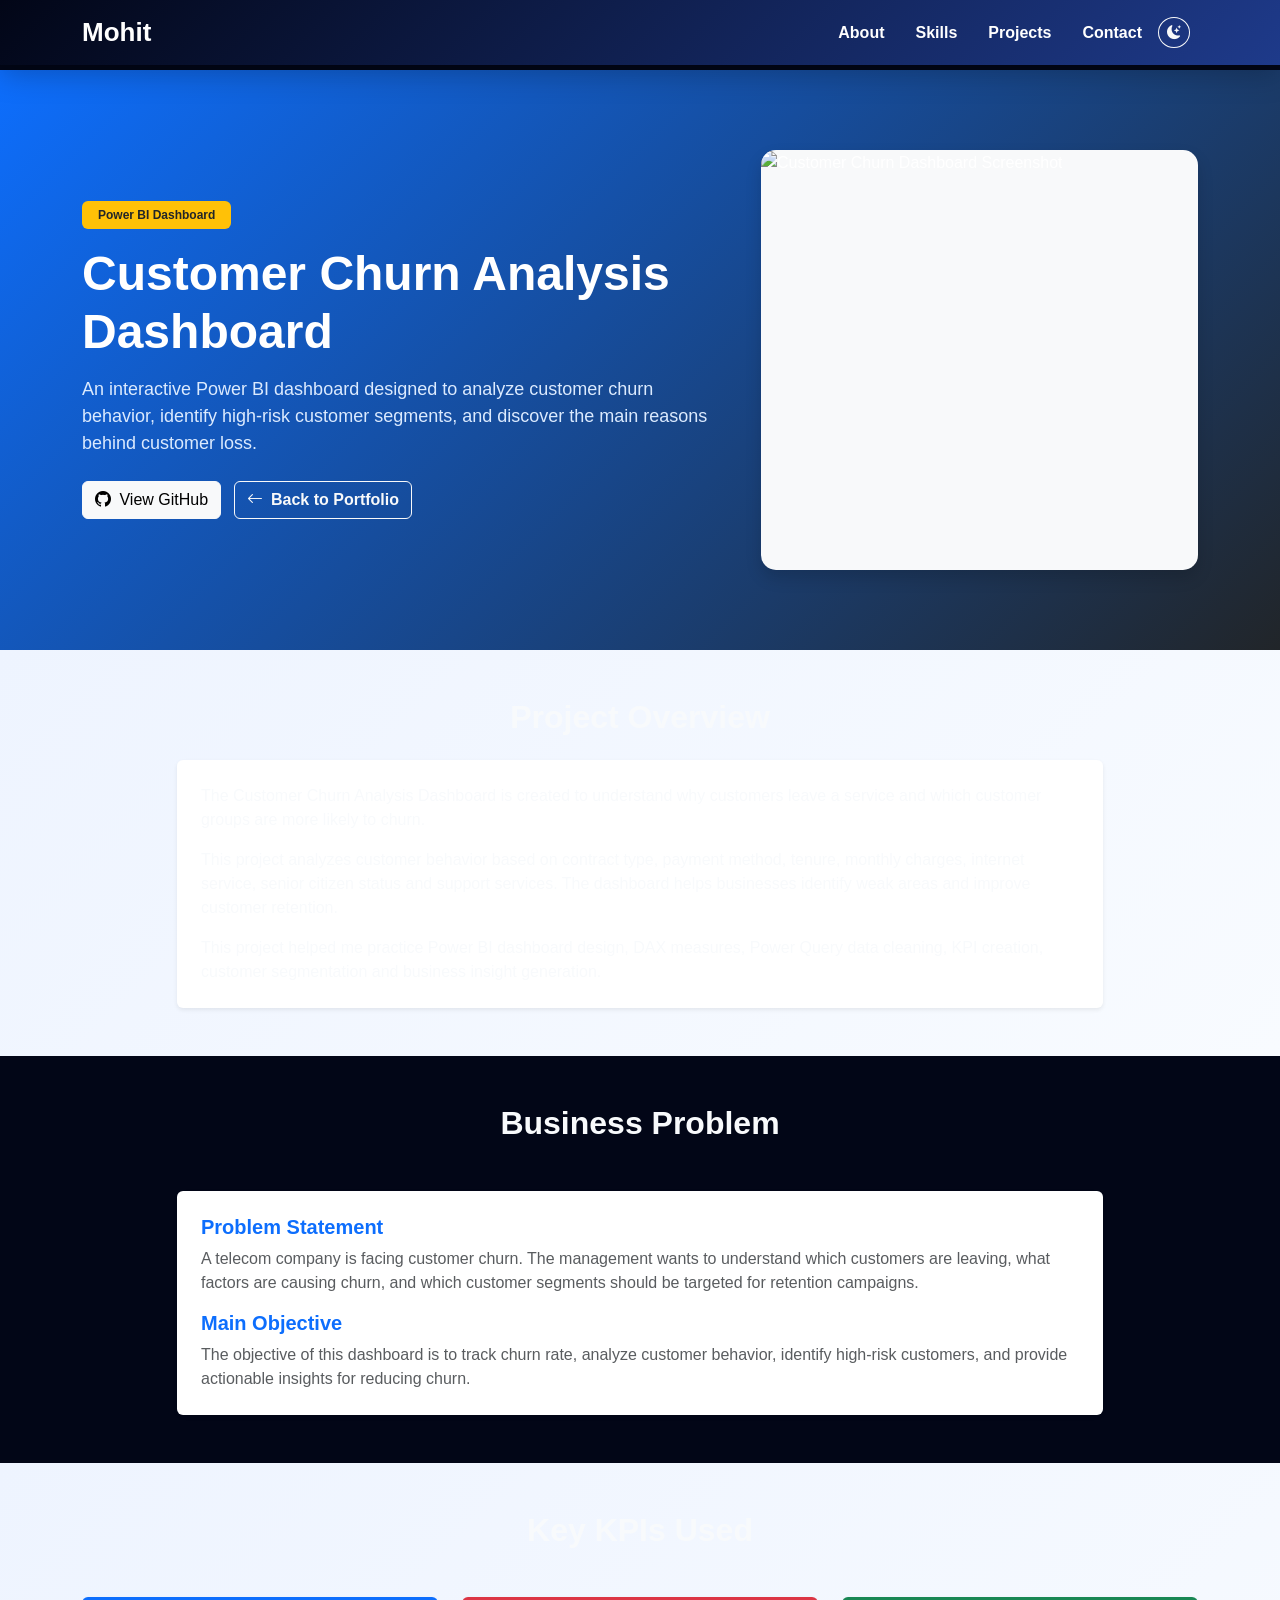
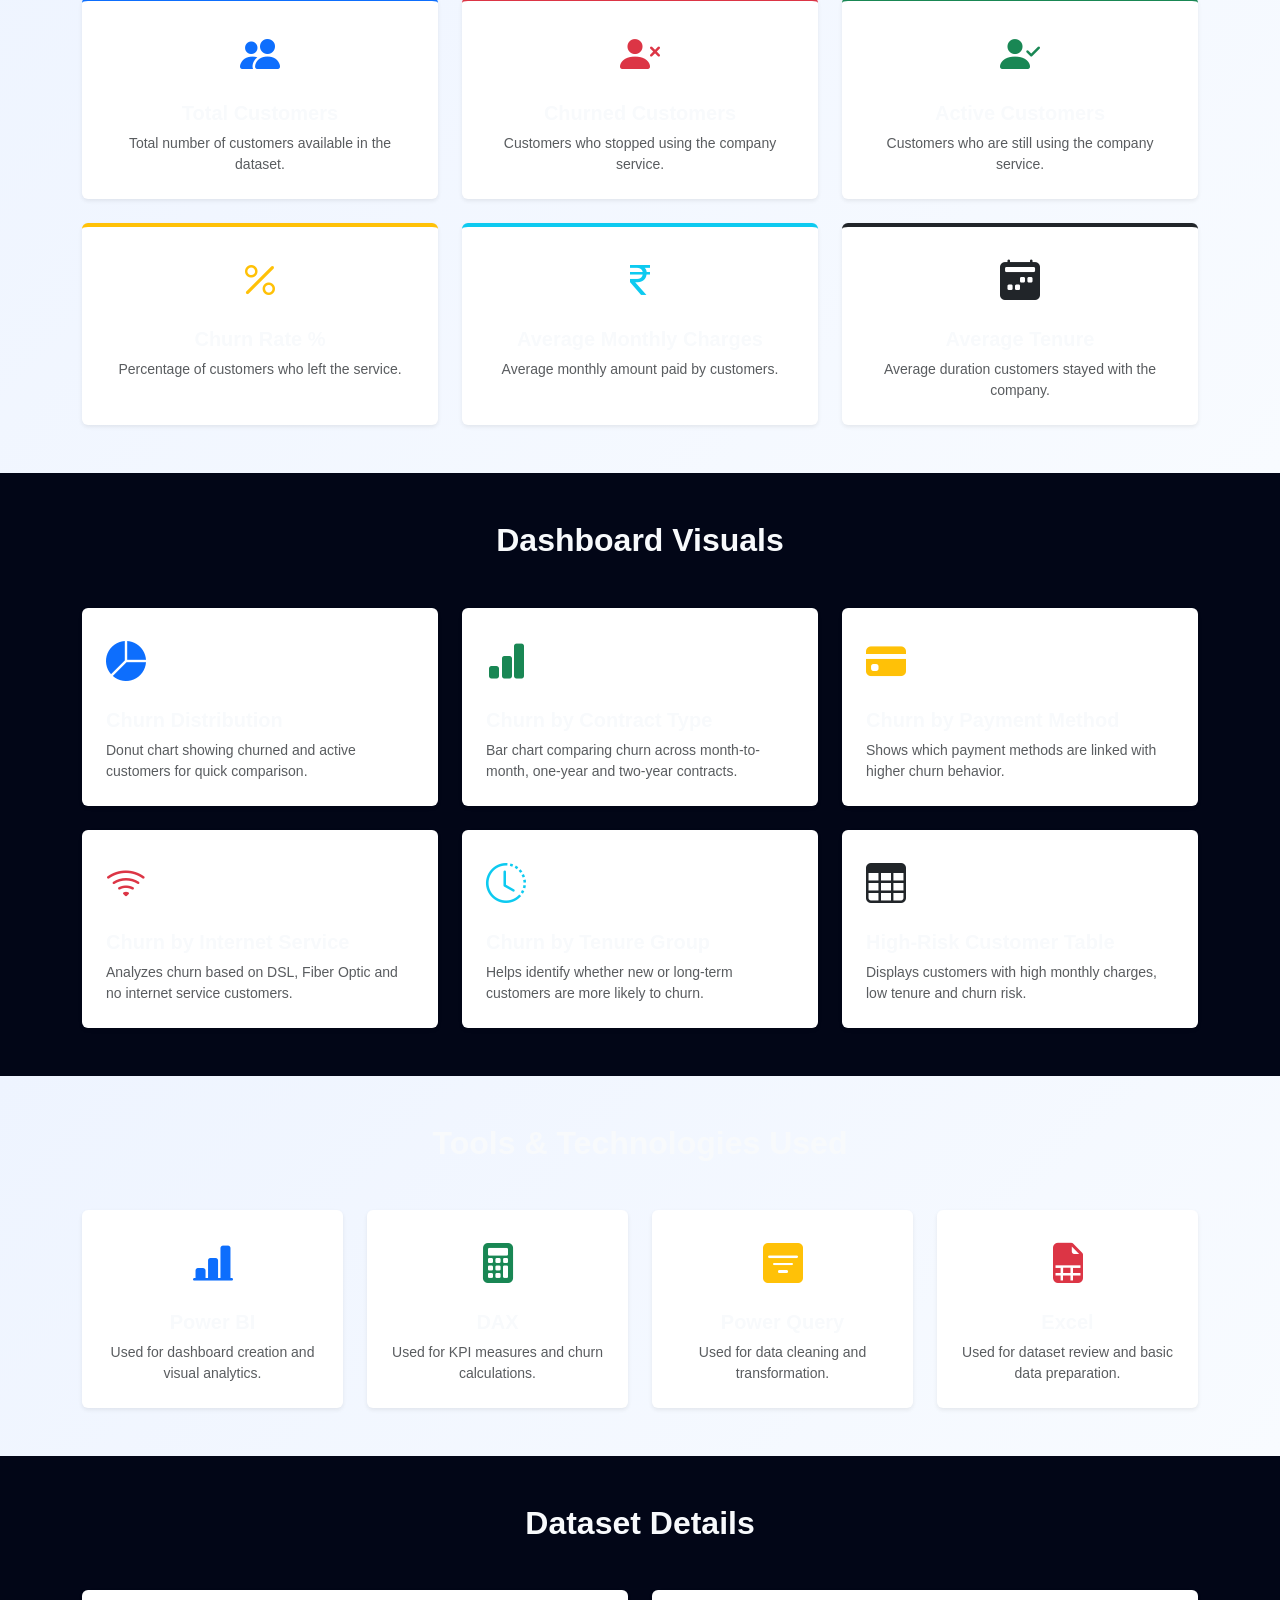
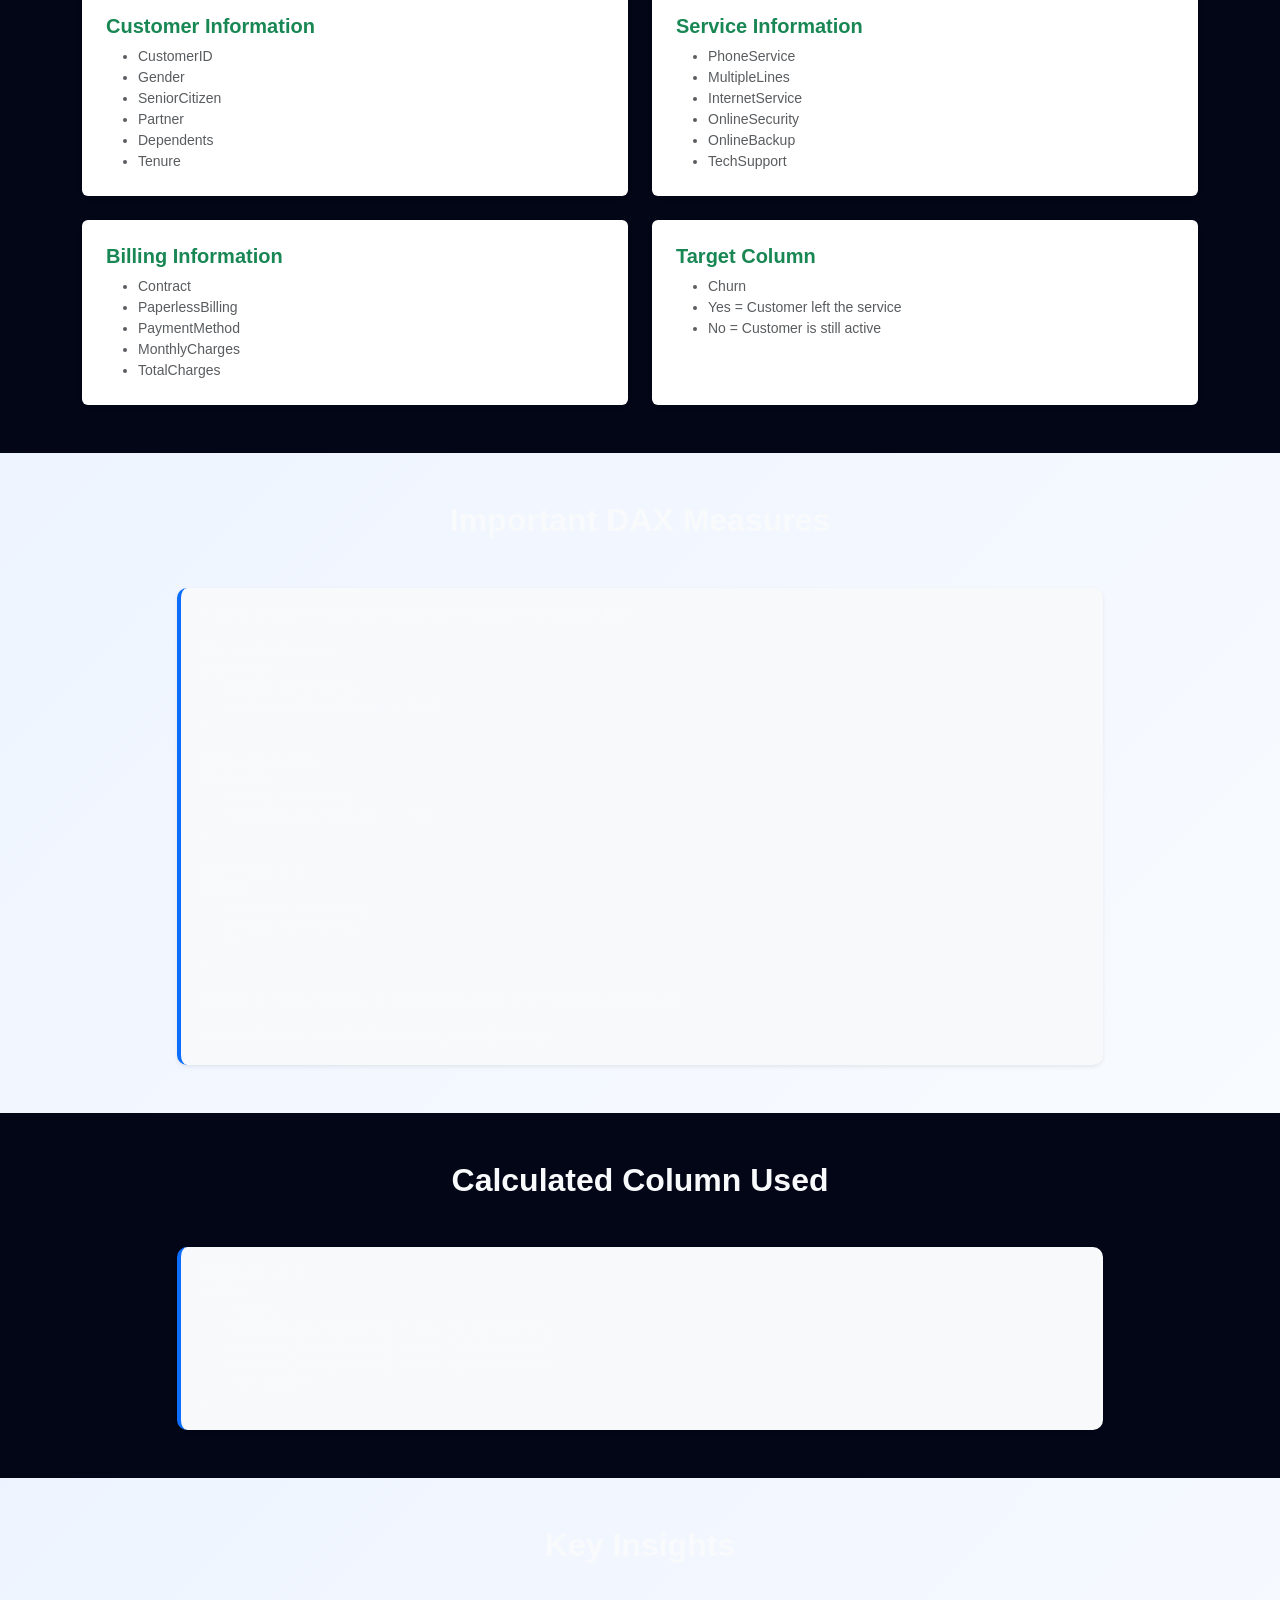
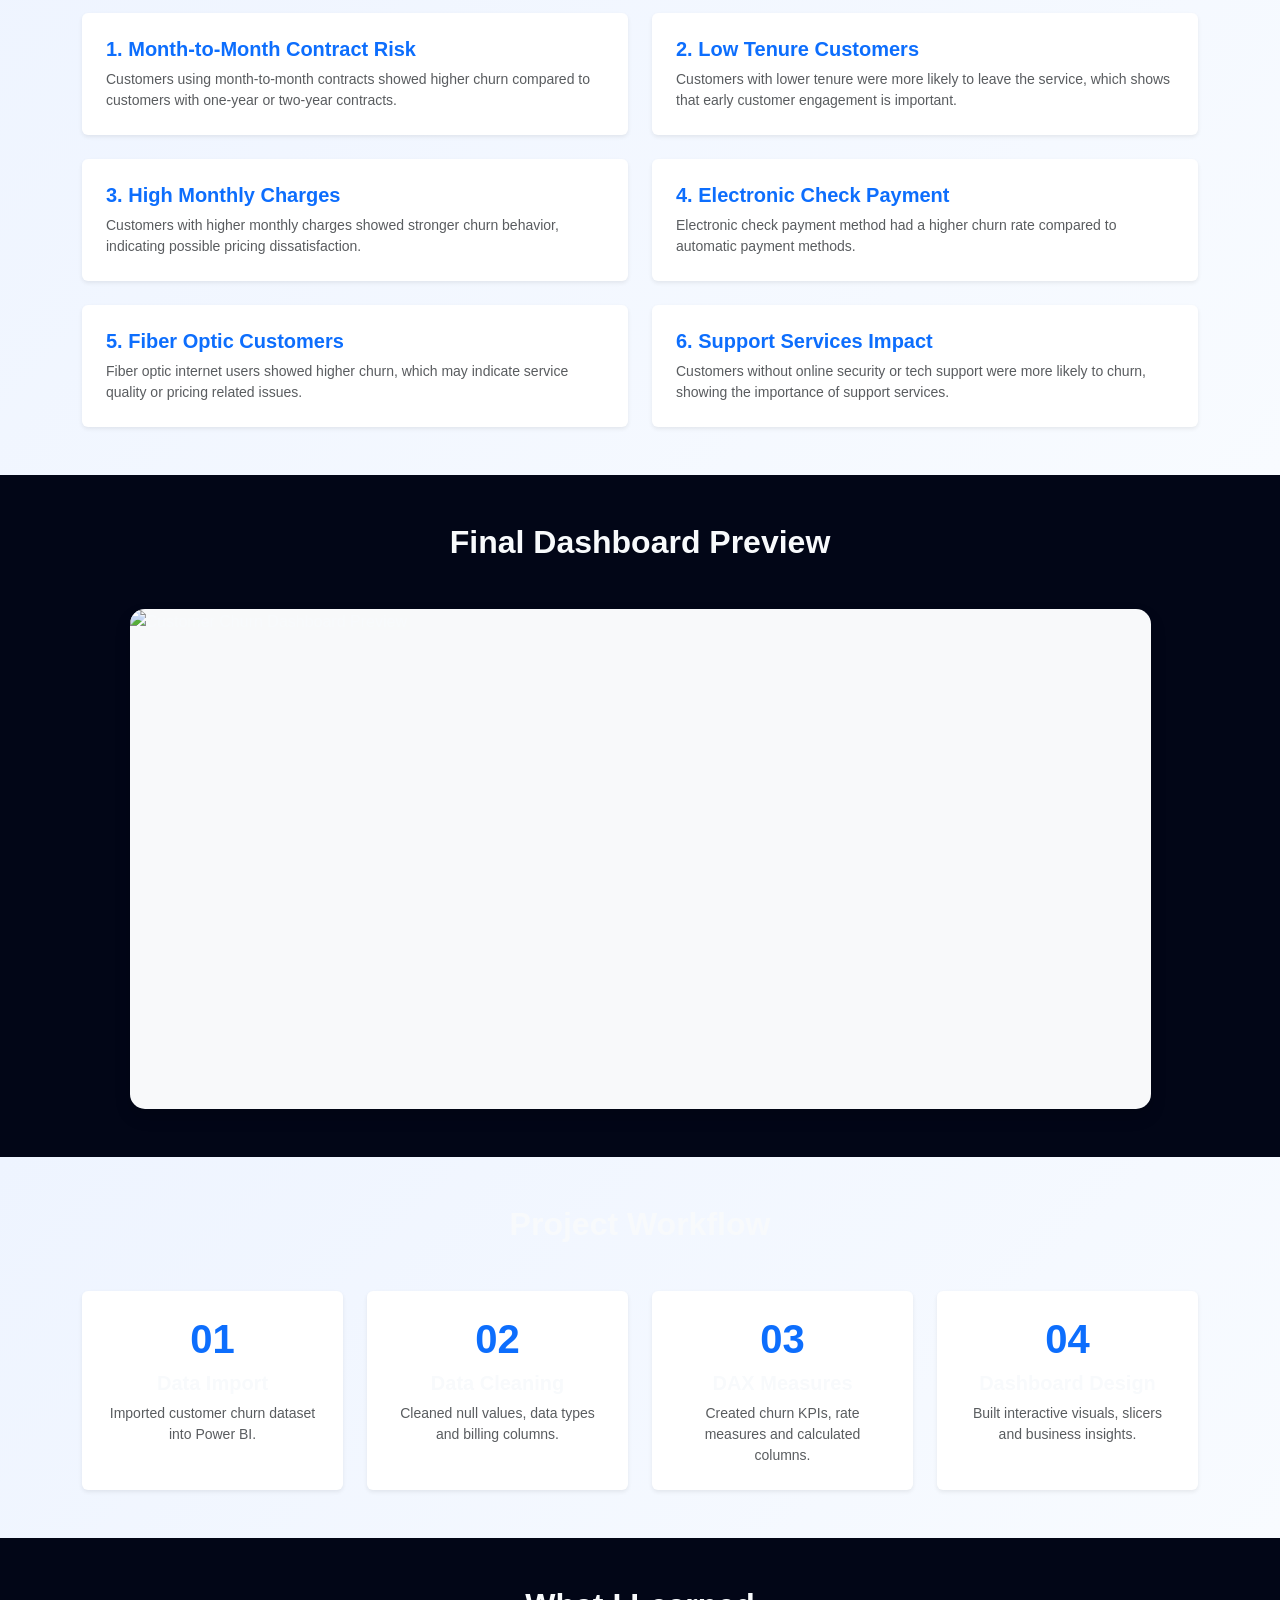
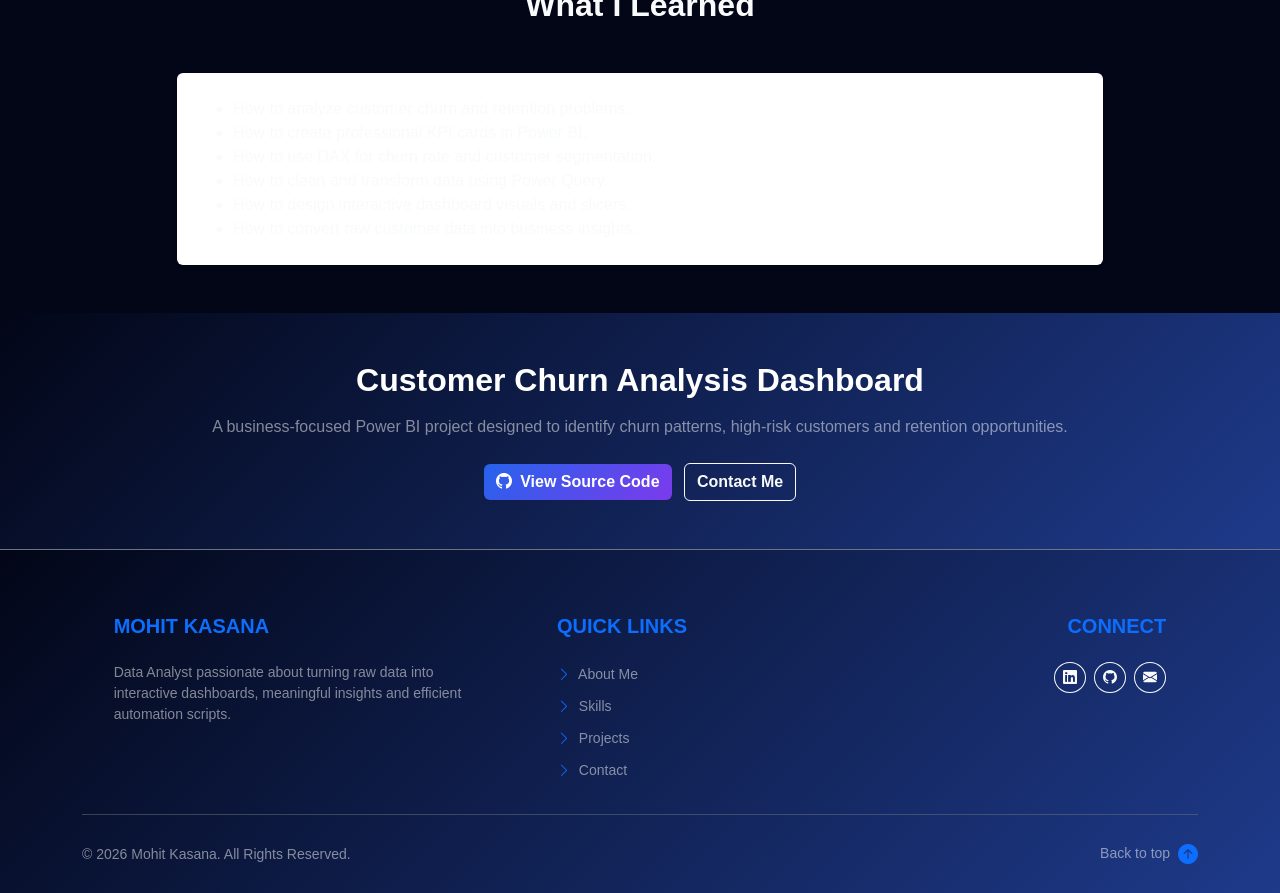
==== customer_churn_analysis.html @ b4431f21 "Create customer_churn_analysis.html" ====
<!DOCTYPE html>
<html lang="en">
<head>
    <meta charset="UTF-8">
    <title>Customer Churn Analysis Dashboard | Mohit Kasana</title>
    <meta name="viewport" content="width=device-width, initial-scale=1">

    <link rel="icon" type="image/x-icon" href="images/favicon.ico">

    <!-- Bootstrap 5 CSS -->
    <link href="https://cdn.jsdelivr.net/npm/bootstrap@5.3.3/dist/css/bootstrap.min.css" rel="stylesheet">

    <!-- Bootstrap Icons -->
    <link href="https://cdn.jsdelivr.net/npm/bootstrap-icons/font/bootstrap-icons.css" rel="stylesheet">

    <!-- Main CSS -->
    <link rel="stylesheet" href="style.css">

    <style>
        html {
            scroll-behavior: smooth;
        }

        body {
            padding-top: 70px;
        }

        .project-hero {
            background: linear-gradient(135deg, #0d6efd, #212529);
            color: white;
            padding: 80px 0;
        }

        .project-img-box {
            height: 420px;
            overflow: hidden;
            border-radius: 15px;
            background-color: #f8f9fa;
        }

        .project-img-box img {
            width: 100%;
            height: 100%;
            object-fit: cover;
        }

        .feature-card,
        .tech-card,
        .module-card,
        .database-card,
        .insight-card,
        .kpi-card,
        .workflow-card {
            transition: transform 0.3s ease;
        }

        .feature-card:hover,
        .tech-card:hover,
        .module-card:hover,
        .database-card:hover,
        .insight-card:hover,
        .kpi-card:hover,
        .workflow-card:hover {
            transform: translateY(-5px);
        }

        .code-box {
            background-color: #f8f9fa;
            border-left: 4px solid #0d6efd;
            padding: 18px;
            border-radius: 10px;
            font-size: 14px;
            overflow-x: auto;
        }

        .dashboard-preview {
            height: 500px;
            overflow: hidden;
            border-radius: 15px;
            background-color: #f8f9fa;
        }

        .dashboard-preview img {
            width: 100%;
            height: 100%;
            object-fit: cover;
        }

        [data-bs-theme="dark"] .bg-white,
        [data-bs-theme="dark"] .bg-light {
            background-color: #212529 !important;
            color: #f8f9fa !important;
        }

        [data-bs-theme="dark"] .feature-card,
        [data-bs-theme="dark"] .tech-card,
        [data-bs-theme="dark"] .module-card,
        [data-bs-theme="dark"] .database-card,
        [data-bs-theme="dark"] .insight-card,
        [data-bs-theme="dark"] .kpi-card,
        [data-bs-theme="dark"] .workflow-card {
            background-color: #2b3035 !important;
            color: #f8f9fa !important;
        }

        [data-bs-theme="dark"] .text-dark {
            color: #f8f9fa !important;
        }

        [data-bs-theme="dark"] .text-muted {
            color: #adb5bd !important;
        }

        [data-bs-theme="dark"] .code-box {
            background-color: #2b3035 !important;
            color: #f8f9fa !important;
            border-left: 4px solid #0d6efd;
        }
    </style>
</head>

<body>

<!-- Navbar -->
<nav class="navbar navbar-expand-lg navbar-dark fixed-top custom-navbar bg-dark">
    <div class="container">
        <a class="navbar-brand fw-bold" href="index.html">Mohit</a>

        <div class="d-flex align-items-center order-lg-3 ms-2">
            <button class="btn btn-outline-light btn-sm rounded-circle me-2" id="darkModeToggle" title="Toggle Dark/Light Mode">
                <i class="bi bi-moon-stars-fill"></i>
            </button>
        </div>

        <button class="navbar-toggler" data-bs-toggle="collapse" data-bs-target="#menu" aria-controls="menu" aria-expanded="false" aria-label="Toggle navigation">
            <span class="navbar-toggler-icon"></span>
        </button>

        <div class="collapse navbar-collapse" id="menu">
            <ul class="navbar-nav ms-auto">
                <li class="nav-item"><a class="nav-link" href="index.html#about">About</a></li>
                <li class="nav-item"><a class="nav-link" href="index.html#skills">Skills</a></li>
                <li class="nav-item"><a class="nav-link" href="index.html#projects">Projects</a></li>
                <li class="nav-item"><a class="nav-link" href="index.html#contact">Contact</a></li>
            </ul>
        </div>
    </div>
</nav>

<!-- Hero Section -->
<section class="project-hero">
    <div class="container">
        <div class="row align-items-center g-5">
            <div class="col-md-7">
                <span class="badge bg-warning text-dark mb-3 px-3 py-2">Power BI Dashboard</span>
                <h1 class="fw-bold mb-3">Customer Churn Analysis Dashboard</h1>

                <p class="lead">
                    An interactive Power BI dashboard designed to analyze customer churn behavior,
                    identify high-risk customer segments, and discover the main reasons behind customer loss.
                </p>

                <div class="mt-4">
                    <a href="https://github.com/mohit8059/customer_churn_analysis" target="_blank" class="btn btn-light me-2">
                        <i class="bi bi-github me-1"></i> View GitHub
                    </a>

                    <a href="index.html#projects" class="btn btn-outline-light">
                        <i class="bi bi-arrow-left me-1"></i> Back to Portfolio
                    </a>
                </div>
            </div>

            <div class="col-md-5">
                <div class="project-img-box shadow">
                    <img src="images/customer_churn_dashboard.png" alt="Customer Churn Dashboard Screenshot">
                </div>
            </div>
        </div>
    </div>
</section>

<!-- Project Overview -->
<section class="py-5 bg-light">
    <div class="container">
        <h2 class="text-center fw-bold mb-4">Project Overview</h2>

        <div class="row justify-content-center">
            <div class="col-md-10">
                <div class="bg-white p-4 rounded shadow-sm">
                    <p>
                        The Customer Churn Analysis Dashboard is created to understand why customers
                        leave a service and which customer groups are more likely to churn.
                    </p>

                    <p>
                        This project analyzes customer behavior based on contract type, payment method,
                        tenure, monthly charges, internet service, senior citizen status and support services.
                        The dashboard helps businesses identify weak areas and improve customer retention.
                    </p>

                    <p class="mb-0">
                        This project helped me practice Power BI dashboard design, DAX measures,
                        Power Query data cleaning, KPI creation, customer segmentation and business insight generation.
                    </p>
                </div>
            </div>
        </div>
    </div>
</section>

<!-- Business Problem -->
<section class="py-5">
    <div class="container">
        <h2 class="text-center fw-bold mb-5">Business Problem</h2>

        <div class="row g-4 justify-content-center">
            <div class="col-md-10">
                <div class="bg-white rounded shadow-sm p-4">
                    <h5 class="fw-bold text-primary">Problem Statement</h5>
                    <p class="text-muted mb-3">
                        A telecom company is facing customer churn. The management wants to understand
                        which customers are leaving, what factors are causing churn, and which customer segments
                        should be targeted for retention campaigns.
                    </p>

                    <h5 class="fw-bold text-primary">Main Objective</h5>
                    <p class="text-muted mb-0">
                        The objective of this dashboard is to track churn rate, analyze customer behavior,
                        identify high-risk customers, and provide actionable insights for reducing churn.
                    </p>
                </div>
            </div>
        </div>
    </div>
</section>

<!-- KPI Cards Section -->
<section class="py-5 bg-light">
    <div class="container">
        <h2 class="text-center fw-bold mb-5">Key KPIs Used</h2>

        <div class="row g-4 text-center">

            <div class="col-md-4 col-sm-6">
                <div class="kpi-card bg-white shadow-sm rounded p-4 h-100 border-top border-primary border-4">
                    <i class="bi bi-people-fill text-primary fs-1"></i>
                    <h5 class="fw-bold mt-3">Total Customers</h5>
                    <p class="small text-muted mb-0">Total number of customers available in the dataset.</p>
                </div>
            </div>

            <div class="col-md-4 col-sm-6">
                <div class="kpi-card bg-white shadow-sm rounded p-4 h-100 border-top border-danger border-4">
                    <i class="bi bi-person-x-fill text-danger fs-1"></i>
                    <h5 class="fw-bold mt-3">Churned Customers</h5>
                    <p class="small text-muted mb-0">Customers who stopped using the company service.</p>
                </div>
            </div>

            <div class="col-md-4 col-sm-6">
                <div class="kpi-card bg-white shadow-sm rounded p-4 h-100 border-top border-success border-4">
                    <i class="bi bi-person-check-fill text-success fs-1"></i>
                    <h5 class="fw-bold mt-3">Active Customers</h5>
                    <p class="small text-muted mb-0">Customers who are still using the company service.</p>
                </div>
            </div>

            <div class="col-md-4 col-sm-6">
                <div class="kpi-card bg-white shadow-sm rounded p-4 h-100 border-top border-warning border-4">
                    <i class="bi bi-percent text-warning fs-1"></i>
                    <h5 class="fw-bold mt-3">Churn Rate %</h5>
                    <p class="small text-muted mb-0">Percentage of customers who left the service.</p>
                </div>
            </div>

            <div class="col-md-4 col-sm-6">
                <div class="kpi-card bg-white shadow-sm rounded p-4 h-100 border-top border-info border-4">
                    <i class="bi bi-currency-rupee text-info fs-1"></i>
                    <h5 class="fw-bold mt-3">Average Monthly Charges</h5>
                    <p class="small text-muted mb-0">Average monthly amount paid by customers.</p>
                </div>
            </div>

            <div class="col-md-4 col-sm-6">
                <div class="kpi-card bg-white shadow-sm rounded p-4 h-100 border-top border-dark border-4">
                    <i class="bi bi-calendar2-week-fill text-dark fs-1"></i>
                    <h5 class="fw-bold mt-3">Average Tenure</h5>
                    <p class="small text-muted mb-0">Average duration customers stayed with the company.</p>
                </div>
            </div>

        </div>
    </div>
</section>

<!-- Dashboard Visuals -->
<section class="py-5">
    <div class="container">
        <h2 class="text-center fw-bold mb-5">Dashboard Visuals</h2>

        <div class="row g-4">

            <div class="col-md-4">
                <div class="feature-card bg-white shadow-sm rounded p-4 h-100">
                    <i class="bi bi-pie-chart-fill text-primary fs-1"></i>
                    <h5 class="fw-bold mt-3">Churn Distribution</h5>
                    <p class="text-muted small mb-0">
                        Donut chart showing churned and active customers for quick comparison.
                    </p>
                </div>
            </div>

            <div class="col-md-4">
                <div class="feature-card bg-white shadow-sm rounded p-4 h-100">
                    <i class="bi bi-bar-chart-fill text-success fs-1"></i>
                    <h5 class="fw-bold mt-3">Churn by Contract Type</h5>
                    <p class="text-muted small mb-0">
                        Bar chart comparing churn across month-to-month, one-year and two-year contracts.
                    </p>
                </div>
            </div>

            <div class="col-md-4">
                <div class="feature-card bg-white shadow-sm rounded p-4 h-100">
                    <i class="bi bi-credit-card-fill text-warning fs-1"></i>
                    <h5 class="fw-bold mt-3">Churn by Payment Method</h5>
                    <p class="text-muted small mb-0">
                        Shows which payment methods are linked with higher churn behavior.
                    </p>
                </div>
            </div>

            <div class="col-md-4">
                <div class="feature-card bg-white shadow-sm rounded p-4 h-100">
                    <i class="bi bi-wifi text-danger fs-1"></i>
                    <h5 class="fw-bold mt-3">Churn by Internet Service</h5>
                    <p class="text-muted small mb-0">
                        Analyzes churn based on DSL, Fiber Optic and no internet service customers.
                    </p>
                </div>
            </div>

            <div class="col-md-4">
                <div class="feature-card bg-white shadow-sm rounded p-4 h-100">
                    <i class="bi bi-clock-history text-info fs-1"></i>
                    <h5 class="fw-bold mt-3">Churn by Tenure Group</h5>
                    <p class="text-muted small mb-0">
                        Helps identify whether new or long-term customers are more likely to churn.
                    </p>
                </div>
            </div>

            <div class="col-md-4">
                <div class="feature-card bg-white shadow-sm rounded p-4 h-100">
                    <i class="bi bi-table text-dark fs-1"></i>
                    <h5 class="fw-bold mt-3">High-Risk Customer Table</h5>
                    <p class="text-muted small mb-0">
                        Displays customers with high monthly charges, low tenure and churn risk.
                    </p>
                </div>
            </div>

        </div>
    </div>
</section>

<!-- Tools Used -->
<section class="py-5 bg-light">
    <div class="container">
        <h2 class="text-center fw-bold mb-5">Tools & Technologies Used</h2>

        <div class="row g-4 text-center">

            <div class="col-md-3 col-sm-6">
                <div class="tech-card bg-white shadow-sm rounded p-4 h-100">
                    <i class="bi bi-bar-chart-line-fill text-primary fs-1"></i>
                    <h5 class="fw-bold mt-3">Power BI</h5>
                    <p class="small text-muted mb-0">Used for dashboard creation and visual analytics.</p>
                </div>
            </div>

            <div class="col-md-3 col-sm-6">
                <div class="tech-card bg-white shadow-sm rounded p-4 h-100">
                    <i class="bi bi-calculator-fill text-success fs-1"></i>
                    <h5 class="fw-bold mt-3">DAX</h5>
                    <p class="small text-muted mb-0">Used for KPI measures and churn calculations.</p>
                </div>
            </div>

            <div class="col-md-3 col-sm-6">
                <div class="tech-card bg-white shadow-sm rounded p-4 h-100">
                    <i class="bi bi-filter-square-fill text-warning fs-1"></i>
                    <h5 class="fw-bold mt-3">Power Query</h5>
                    <p class="small text-muted mb-0">Used for data cleaning and transformation.</p>
                </div>
            </div>

            <div class="col-md-3 col-sm-6">
                <div class="tech-card bg-white shadow-sm rounded p-4 h-100">
                    <i class="bi bi-file-earmark-spreadsheet-fill text-danger fs-1"></i>
                    <h5 class="fw-bold mt-3">Excel</h5>
                    <p class="small text-muted mb-0">Used for dataset review and basic data preparation.</p>
                </div>
            </div>

        </div>
    </div>
</section>

<!-- Dataset Details -->
<section class="py-5">
    <div class="container">
        <h2 class="text-center fw-bold mb-5">Dataset Details</h2>

        <div class="row g-4">

            <div class="col-md-6">
                <div class="database-card bg-white rounded shadow-sm p-4 h-100">
                    <h5 class="fw-bold text-success">Customer Information</h5>
                    <ul class="small text-muted mb-0">
                        <li>CustomerID</li>
                        <li>Gender</li>
                        <li>SeniorCitizen</li>
                        <li>Partner</li>
                        <li>Dependents</li>
                        <li>Tenure</li>
                    </ul>
                </div>
            </div>

            <div class="col-md-6">
                <div class="database-card bg-white rounded shadow-sm p-4 h-100">
                    <h5 class="fw-bold text-success">Service Information</h5>
                    <ul class="small text-muted mb-0">
                        <li>PhoneService</li>
                        <li>MultipleLines</li>
                        <li>InternetService</li>
                        <li>OnlineSecurity</li>
                        <li>OnlineBackup</li>
                        <li>TechSupport</li>
                    </ul>
                </div>
            </div>

            <div class="col-md-6">
                <div class="database-card bg-white rounded shadow-sm p-4 h-100">
                    <h5 class="fw-bold text-success">Billing Information</h5>
                    <ul class="small text-muted mb-0">
                        <li>Contract</li>
                        <li>PaperlessBilling</li>
                        <li>PaymentMethod</li>
                        <li>MonthlyCharges</li>
                        <li>TotalCharges</li>
                    </ul>
                </div>
            </div>

            <div class="col-md-6">
                <div class="database-card bg-white rounded shadow-sm p-4 h-100">
                    <h5 class="fw-bold text-success">Target Column</h5>
                    <ul class="small text-muted mb-0">
                        <li>Churn</li>
                        <li>Yes = Customer left the service</li>
                        <li>No = Customer is still active</li>
                    </ul>
                </div>
            </div>

        </div>
    </div>
</section>

<!-- DAX Measures -->
<section class="py-5 bg-light">
    <div class="container">
        <h2 class="text-center fw-bold mb-5">Important DAX Measures</h2>

        <div class="row justify-content-center">
            <div class="col-md-10">
                <div class="code-box shadow-sm">
<pre class="mb-0"><code>Total Customers = DISTINCTCOUNT(Customer_Churn[CustomerID])

Churned Customers =
CALCULATE(
    [Total Customers],
    Customer_Churn[Churn] = "Yes"
)

Active Customers =
CALCULATE(
    [Total Customers],
    Customer_Churn[Churn] = "No"
)

Churn Rate % =
DIVIDE(
    [Churned Customers],
    [Total Customers],
    0
)

Average Monthly Charges = AVERAGE(Customer_Churn[MonthlyCharges])

Average Tenure = AVERAGE(Customer_Churn[Tenure])</code></pre>
                </div>
            </div>
        </div>
    </div>
</section>

<!-- Tenure Group -->
<section class="py-5">
    <div class="container">
        <h2 class="text-center fw-bold mb-5">Calculated Column Used</h2>

        <div class="row justify-content-center">
            <div class="col-md-10">
                <div class="code-box shadow-sm">
<pre class="mb-0"><code>Tenure Group =
SWITCH(
    TRUE(),
    Customer_Churn[Tenure] &lt;= 12, "0-12 Months",
    Customer_Churn[Tenure] &lt;= 24, "13-24 Months",
    Customer_Churn[Tenure] &lt;= 48, "25-48 Months",
    "49+ Months"
)</code></pre>
                </div>
            </div>
        </div>
    </div>
</section>

<!-- Key Insights -->
<section class="py-5 bg-light">
    <div class="container">
        <h2 class="text-center fw-bold mb-5">Key Insights</h2>

        <div class="row g-4">

            <div class="col-md-6">
                <div class="insight-card bg-white rounded shadow-sm p-4 h-100">
                    <h5 class="fw-bold text-primary">1. Month-to-Month Contract Risk</h5>
                    <p class="text-muted small mb-0">
                        Customers using month-to-month contracts showed higher churn compared to
                        customers with one-year or two-year contracts.
                    </p>
                </div>
            </div>

            <div class="col-md-6">
                <div class="insight-card bg-white rounded shadow-sm p-4 h-100">
                    <h5 class="fw-bold text-primary">2. Low Tenure Customers</h5>
                    <p class="text-muted small mb-0">
                        Customers with lower tenure were more likely to leave the service,
                        which shows that early customer engagement is important.
                    </p>
                </div>
            </div>

            <div class="col-md-6">
                <div class="insight-card bg-white rounded shadow-sm p-4 h-100">
                    <h5 class="fw-bold text-primary">3. High Monthly Charges</h5>
                    <p class="text-muted small mb-0">
                        Customers with higher monthly charges showed stronger churn behavior,
                        indicating possible pricing dissatisfaction.
                    </p>
                </div>
            </div>

            <div class="col-md-6">
                <div class="insight-card bg-white rounded shadow-sm p-4 h-100">
                    <h5 class="fw-bold text-primary">4. Electronic Check Payment</h5>
                    <p class="text-muted small mb-0">
                        Electronic check payment method had a higher churn rate compared to
                        automatic payment methods.
                    </p>
                </div>
            </div>

            <div class="col-md-6">
                <div class="insight-card bg-white rounded shadow-sm p-4 h-100">
                    <h5 class="fw-bold text-primary">5. Fiber Optic Customers</h5>
                    <p class="text-muted small mb-0">
                        Fiber optic internet users showed higher churn, which may indicate service quality
                        or pricing related issues.
                    </p>
                </div>
            </div>

            <div class="col-md-6">
                <div class="insight-card bg-white rounded shadow-sm p-4 h-100">
                    <h5 class="fw-bold text-primary">6. Support Services Impact</h5>
                    <p class="text-muted small mb-0">
                        Customers without online security or tech support were more likely to churn,
                        showing the importance of support services.
                    </p>
                </div>
            </div>

        </div>
    </div>
</section>

<!-- Dashboard Preview -->
<section class="py-5">
    <div class="container">
        <h2 class="text-center fw-bold mb-5">Final Dashboard Preview</h2>

        <div class="row justify-content-center">
            <div class="col-md-11">
                <div class="dashboard-preview shadow">
                    <img src="images/customer_churn_dashboard.png" alt="Customer Churn Dashboard Preview">
                </div>
            </div>
        </div>
    </div>
</section>

<!-- Workflow -->
<section class="py-5 bg-light">
    <div class="container">
        <h2 class="text-center fw-bold mb-5">Project Workflow</h2>

        <div class="row g-4 text-center">

            <div class="col-md-3">
                <div class="workflow-card bg-white rounded shadow-sm p-4 h-100">
                    <h1 class="fw-bold text-primary">01</h1>
                    <h5 class="fw-bold">Data Import</h5>
                    <p class="small text-muted mb-0">Imported customer churn dataset into Power BI.</p>
                </div>
            </div>

            <div class="col-md-3">
                <div class="workflow-card bg-white rounded shadow-sm p-4 h-100">
                    <h1 class="fw-bold text-primary">02</h1>
                    <h5 class="fw-bold">Data Cleaning</h5>
                    <p class="small text-muted mb-0">Cleaned null values, data types and billing columns.</p>
                </div>
            </div>

            <div class="col-md-3">
                <div class="workflow-card bg-white rounded shadow-sm p-4 h-100">
                    <h1 class="fw-bold text-primary">03</h1>
                    <h5 class="fw-bold">DAX Measures</h5>
                    <p class="small text-muted mb-0">Created churn KPIs, rate measures and calculated columns.</p>
                </div>
            </div>

            <div class="col-md-3">
                <div class="workflow-card bg-white rounded shadow-sm p-4 h-100">
                    <h1 class="fw-bold text-primary">04</h1>
                    <h5 class="fw-bold">Dashboard Design</h5>
                    <p class="small text-muted mb-0">Built interactive visuals, slicers and business insights.</p>
                </div>
            </div>

        </div>
    </div>
</section>

<!-- Learning Outcome -->
<section class="py-5">
    <div class="container">
        <h2 class="text-center fw-bold mb-5">What I Learned</h2>

        <div class="row justify-content-center">
            <div class="col-md-10">
                <div class="bg-white rounded shadow-sm p-4">
                    <ul class="mb-0">
                        <li>How to analyze customer churn and retention problems.</li>
                        <li>How to create professional KPI cards in Power BI.</li>
                        <li>How to use DAX for churn rate and customer segmentation.</li>
                        <li>How to clean and transform data using Power Query.</li>
                        <li>How to design interactive dashboard visuals and slicers.</li>
                        <li>How to convert raw customer data into business insights.</li>
                    </ul>
                </div>
            </div>
        </div>
    </div>
</section>

<!-- CTA -->
<section class="py-5 text-center bg-dark text-white">
    <div class="container">
        <h2 class="fw-bold mb-3">Customer Churn Analysis Dashboard</h2>
        <p class="text-white-50 mb-4">
            A business-focused Power BI project designed to identify churn patterns,
            high-risk customers and retention opportunities.
        </p>

        <a href="https://github.com/mohit8059/customer_churn_analysis_dashboard" target="_blank" class="btn btn-primary me-2">
            <i class="bi bi-github me-1"></i> View Source Code
        </a>

        <a href="index.html#contact" class="btn btn-outline-light">
            Contact Me
        </a>
    </div>
</section>

<!-- Footer -->
<footer class="bg-dark text-white pt-5 pb-4 border-top border-secondary border-opacity-20">
    <div class="container text-center text-md-start">
        <div class="row text-center text-md-start">

            <div class="col-md-4 col-lg-4 col-xl-4 mx-auto mt-3">
                <h5 class="text-uppercase mb-4 fw-bold text-primary">Mohit Kasana</h5>
                <p class="small text-white-50">
                    Data Analyst passionate about turning raw data into interactive dashboards,
                    meaningful insights and efficient automation scripts.
                </p>
            </div>

            <div class="col-md-4 col-lg-3 col-xl-3 mx-auto mt-3">
                <h5 class="text-uppercase mb-4 fw-bold text-primary">Quick Links</h5>
                <p class="mb-2"><a href="index.html#about" class="text-white-50 text-decoration-none small"><i class="bi bi-chevron-right me-1 text-primary"></i> About Me</a></p>
                <p class="mb-2"><a href="index.html#skills" class="text-white-50 text-decoration-none small"><i class="bi bi-chevron-right me-1 text-primary"></i> Skills</a></p>
                <p class="mb-2"><a href="index.html#projects" class="text-white-50 text-decoration-none small"><i class="bi bi-chevron-right me-1 text-primary"></i> Projects</a></p>
                <p class="mb-2"><a href="index.html#contact" class="text-white-50 text-decoration-none small"><i class="bi bi-chevron-right me-1 text-primary"></i> Contact</a></p>
            </div>

            <div class="col-md-4 col-lg-3 col-xl-3 mx-auto mt-3 text-center text-md-end">
                <h5 class="text-uppercase mb-4 fw-bold text-primary">Connect</h5>
                <div class="d-flex justify-content-center justify-content-md-end gap-2 mt-2">
                    <a href="https://www.linkedin.com/in/mohit-kasana-202879412" target="_blank" class="btn btn-outline-light btn-sm rounded-circle"><i class="bi bi-linkedin"></i></a>
                    <a href="https://github.com/mohit8059" target="_blank" class="btn btn-outline-light btn-sm rounded-circle"><i class="bi bi-github"></i></a>
                    <a href="mailto:mohit805959@gmail.com" class="btn btn-outline-light btn-sm rounded-circle"><i class="bi bi-envelope-fill"></i></a>
                </div>
            </div>

        </div>

        <hr class="mb-4 mt-4 border-secondary opacity-50">

        <div class="row align-items-center">
            <div class="col-md-7 col-lg-8 text-center text-md-start">
                <p class="small text-white-50 mb-0">© 2026 Mohit Kasana. All Rights Reserved.</p>
            </div>

            <div class="col-md-5 col-lg-4 text-center text-md-end mt-3 mt-md-0">
                <a href="#" class="text-white-50 text-decoration-none small">
                    Back to top <i class="bi bi-arrow-up-circle-fill text-primary fs-5 ms-1 align-middle"></i>
                </a>
            </div>
        </div>
    </div>
</footer>

<!-- Bootstrap 5 JavaScript Bundle -->
<script src="https://cdn.jsdelivr.net/npm/bootstrap@5.3.3/dist/js/bootstrap.bundle.min.js"></script>

<!-- Dark Mode Script -->
<script>
    const toggleBtn = document.getElementById("darkModeToggle");
    const htmlTag = document.documentElement;

    if (localStorage.getItem("theme") === "dark") {
        htmlTag.setAttribute("data-bs-theme", "dark");
    }

    toggleBtn.addEventListener("click", function () {
        if (htmlTag.getAttribute("data-bs-theme") === "dark") {
            htmlTag.setAttribute("data-bs-theme", "light");
            localStorage.setItem("theme", "light");
        } else {
            htmlTag.setAttribute("data-bs-theme", "dark");
            localStorage.setItem("theme", "dark");
        }
    });
</script>

</body>
</html>
---- style.css ----
* {
    margin: 0;
    padding: 0;
    box-sizing: border-box;
    scroll-behavior: smooth;
}

:root {
    --dark: #020617;
    --navy: #0f172a;
    --blue: #2563eb;
    --sky: #60a5fa;
    --purple: #7c3aed;
    --light: #f8fafc;
    --muted: #cbd5e1;
    --card-bg: rgba(255,255,255,0.09);
    --card-border: rgba(255,255,255,0.16);
}

body {
    font-family: Arial, sans-serif;
    background: var(--dark);
    color: var(--light);
}

/* NAVBAR */
.custom-navbar,
.navbar {
    background: rgba(15, 23, 42, 0.92) !important;
    backdrop-filter: blur(14px);
    box-shadow: 0 8px 30px rgba(0,0,0,0.25);
}

.navbar-brand {
    font-size: 26px;
    color: white !important;
}

.nav-link {
    color: white !important;
    margin-left: 15px;
    font-weight: 600;
}

.nav-link:hover {
    color: var(--sky) !important;
}

/* HERO */
.hero {
    min-height: 100vh;
    background:
        radial-gradient(circle at top right, rgba(124,58,237,0.35), transparent 35%),
        radial-gradient(circle at bottom left, rgba(37,99,235,0.35), transparent 35%),
        linear-gradient(135deg, #020617, #0f172a, #1e3a8a);
    color: white;
    display: flex;
    align-items: center;
    padding-top: 90px;
}

.hero h1 {
    font-size: 64px;
    font-weight: 900;
    margin-bottom: 15px;
}

.hero h4 {
    color: #93c5fd;
    margin: 15px 0;
    font-weight: 700;
}

.hero p {
    font-size: 18px;
    max-width: 650px;
    color: #dbeafe;
}

.profile-img {
    width: 300px;
    height: 300px;
    border-radius: 50%;
    object-fit: cover;
    object-position: center top;
    border: 7px solid white;
    box-shadow: 0 18px 45px rgba(0,0,0,0.45);
}

/* COMMON SECTION */
.section {
    padding: 80px 0;
    background: linear-gradient(135deg, #f8fafc, #eef4ff);
    color: #0f172a;
}

.section h2 {
    text-align: center;
    font-weight: 900;
    margin-bottom: 35px;
    color: #0f172a;
}

.bg-light {
    background: linear-gradient(135deg, #eef4ff, #f8fbff) !important;
}

.bg-dark {
    background: linear-gradient(135deg, #020617, #1e3a8a) !important;
}

.small-heading {
    color: var(--blue);
    font-weight: bold;
    margin-bottom: 25px;
}

/* CARDS */
.offer-card,
.program-card,
.approach-card,
.summary-box,
.skill-card,
.project-card,
.education-card,
.ai-card,
.metric-card,
.timeline-item,
.cert-card,
.achievement-card {
    border-radius: 18px !important;
    padding: 25px;
    box-shadow: 0 14px 35px rgba(37, 99, 235, 0.12) !important;
    transition: 0.3s ease;
}

.offer-card:hover,
.program-card:hover,
.approach-card:hover,
.skill-card:hover,
.project-card:hover,
.education-card:hover,
.ai-card:hover,
.metric-card:hover,
.cert-card:hover,
.achievement-card:hover {
    transform: translateY(-8px);
}

/* WHAT I OFFER */
.offer-card {
    background: white;
    color: #0f172a;
    font-weight: bold;
    border-left: 6px solid var(--blue);
}

/* ABOUT */
.check-list {
    list-style: none;
    padding-left: 0;
}

.check-list li {
    margin: 12px 0;
    font-weight: 600;
}

.summary-box {
    background: white;
    color: #0f172a;
    border-top: 6px solid var(--blue);
}

/* METRICS / STATS */
.metric-card,
.stat-box {
    background: linear-gradient(135deg, #2563eb, #7c3aed) !important;
    color: white !important;
    border-radius: 20px;
    padding: 25px;
    box-shadow: 0 15px 35px rgba(37,99,235,0.25);
}

.metric-card h3,
.stat-box h3 {
    font-size: 36px;
    font-weight: 900;
}

/* SKILLS */
#skills {
    background:
        radial-gradient(circle at top right, rgba(124,58,237,0.25), transparent 35%),
        linear-gradient(135deg, #020617, #0f172a);
    color: white;
}

#skills h2 {
    color: white;
}

.skill-card {
    background: rgba(255,255,255,0.09);
    border: 1px solid rgba(255,255,255,0.16);
    color: white;
    height: 100%;
}

.skill-card h5 {
    color: #93c5fd;
    font-weight: 800;
}

.skill-card span {
    display: inline-block;
    background: rgba(96,165,250,0.16);
    color: #bfdbfe;
    padding: 8px 14px;
    border-radius: 20px;
    margin: 6px;
    font-weight: bold;
}

/* AI TOOLS */
.ai-section,
#ai-tools {
    background:
        radial-gradient(circle at top left, rgba(124,58,237,0.22), transparent 35%),
        linear-gradient(135deg, #eff6ff, #f5f3ff) !important;
}

.ai-card {
    height: 100%;
    background: white;
    color: #0f172a;
    text-align: center;
    border-top: 6px solid var(--blue);
}

.ai-card h5 {
    color: #1d4ed8;
    font-weight: 900;
}

/* EDUCATION */
.education-card {
    background: white;
    color: #0f172a;
    border-left: 6px solid var(--blue);
    height: 100%;
}

/* CERTIFICATIONS + ACHIEVEMENTS */
#certifications,
#achievements {
    background: linear-gradient(135deg, #f8fafc, #eef4ff);
}

.cert-card,
.achievement-card {
    background: white;
    color: #0f172a;
    border-left: 6px solid var(--purple);
    height: 100%;
}

/* EXPERIENCE */
.timeline {
    max-width: 900px;
    margin: auto;
}

.timeline-item {
    background: white;
    color: #0f172a;
    border-left: 6px solid var(--blue);
    margin-bottom: 25px;
}

/* SERVICES */
.program-card {
    background: white;
    color: #0f172a;
    border-top: 6px solid var(--blue);
    height: 100%;
}

.program-card h5 {
    color: #1d4ed8;
    font-weight: 800;
}

/* PROJECTS SECTION */
#projects {
    background:
        radial-gradient(circle at top right, rgba(124,58,237,0.28), transparent 35%),
        linear-gradient(135deg, #020617, #0f172a, #1e3a8a) !important;
    color: white;
}

#projects h2 {
    color: white;
}

#projects .row {
    display: flex;
    flex-wrap: wrap;
}

#projects .row > [class*="col-"] {
    display: flex;
}

.project-card {
    width: 100%;
    background: rgba(255,255,255,0.09) !important;
    border: 1px solid rgba(255,255,255,0.16);
    color: white !important;
    overflow: hidden;
}

.project-card img {
    width: 100%;
    height: 250px;
    object-fit: cover;
    object-position: top;
    border-radius: 14px;
    margin-bottom: 18px;
    border: 1px solid rgba(255,255,255,0.18);
}

.project-card h5 {
    color: white !important;
    font-weight: 900;
}

#projects .text-dark {
    color: white !important;
}

#projects .text-muted {
    color: #cbd5e1 !important;
}

.project-card .btn {
    margin-right: 8px;
    margin-top: 8px;
}

/* BUTTONS */
.btn-primary {
    background: linear-gradient(135deg, #2563eb, #7c3aed) !important;
    border: none !important;
    color: white !important;
    font-weight: 700;
}

.btn-primary:hover {
    background: linear-gradient(135deg, #1d4ed8, #6d28d9) !important;
    transform: translateY(-2px);
}

.btn-outline-dark {
    border-color: #dbeafe !important;
    color: #dbeafe !important;
}

.btn-outline-dark:hover {
    background: white !important;
    color: #1e3a8a !important;
}

.btn-outline-light {
    font-weight: 700;
}

/* APPROACH */
.approach-card {
    background: rgba(255,255,255,0.09);
    border: 1px solid rgba(255,255,255,0.16);
    color: white;
    border-left: 6px solid var(--sky);
    height: 100%;
    font-weight: bold;
}

/* CONTACT */
#contact {
    background:
        radial-gradient(circle at top right, rgba(124,58,237,0.25), transparent 35%),
        linear-gradient(135deg, #020617, #1e3a8a) !important;
    color: white;
}

.contact-box,
.contact-info-box,
.contact-form {
    background: rgba(255,255,255,0.09);
    border: 1px solid rgba(255,255,255,0.16);
    padding: 28px;
    border-radius: 18px;
    box-shadow: 0 14px 35px rgba(0,0,0,0.28);
}

.contact-info-box h4 {
    color: #93c5fd;
    font-weight: 900;
    margin-bottom: 20px;
}

.contact-box p,
.contact-info-box p {
    font-size: 18px;
}

.contact-box a,
.contact-info-box a {
    color: #bfdbfe;
    text-decoration: none;
    font-weight: 700;
}

.contact-box a:hover,
.contact-info-box a:hover {
    color: white;
}

.contact-form input,
.contact-form textarea {
    width: 100%;
    margin-bottom: 15px;
    padding: 14px 16px;
    border: none;
    border-radius: 12px;
    outline: none;
}

.contact-form button {
    background: linear-gradient(135deg, #2563eb, #7c3aed);
    color: white;
    border: none;
    padding: 14px 25px;
    border-radius: 12px;
    font-weight: bold;
    width: 100%;
}

.contact-form button:hover {
    background: linear-gradient(135deg, #1d4ed8, #6d28d9);
}

/* FOOTER */
footer,
.footer-section {
    background: #020617;
    color: white;
    text-align: center;
    padding: 45px 0 20px;
}

.footer-section a {
    color: #cbd5e1;
    text-decoration: none;
}

.footer-section a:hover {
    color: #60a5fa;
}

.footer-section hr {
    border-color: #334155;
}

.transition-link {
    transition: color 0.2s ease-in-out;
}

.transition-link:hover {
    color: white !important;
}

/* TOP BUTTON */
#topBtn {
    position: fixed;
    right: 20px;
    bottom: 20px;
    background: linear-gradient(135deg, #2563eb, #7c3aed);
    color: white;
    border: none;
    width: 45px;
    height: 45px;
    border-radius: 50%;
    font-size: 22px;
    display: none;
    z-index: 999;
}

/* PROJECT DETAIL PAGES */
.project-page {
    background: linear-gradient(135deg, #eef4ff, #f8fbff);
}

.project-hero {
    background:
        radial-gradient(circle at top right, rgba(124,58,237,0.30), transparent 35%),
        linear-gradient(135deg, #0f172a, #1d4ed8, #7c3aed);
    color: white;
    padding: 90px 0 60px;
}

.project-hero h1 {
    font-size: 48px;
    font-weight: 900;
}

.project-hero p {
    max-width: 800px;
    font-size: 18px;
    margin-top: 15px;
    color: #dbeafe;
}

.project-detail-section {
    background: linear-gradient(135deg, #eef4ff, #f8fbff);
    padding: 60px 0;
    color: #0f172a;
}

.project-preview-card,
.project-info-card,
.feature-box,
.content-card,
.project-card-pro,
.content-box,
.info-box {
    background: white;
    border-radius: 18px;
    padding: 25px;
    box-shadow: 0 12px 32px rgba(37,99,235,0.12);
}

.project-detail-img,
.project-image {
    width: 100%;
    max-height: 620px;
    object-fit: contain;
    border-radius: 14px;
    border: 1px solid #ddd;
    background: #f8fafc;
    padding: 10px;
}

.project-info-card h3,
.content-card h3,
.content-box h3 {
    color: #1d4ed8;
    font-weight: 900;
    margin-bottom: 15px;
}

.project-info-card h5 {
    color: #0f172a;
    font-weight: 800;
}

.tag-box span,
.badge-box span {
    display: inline-block;
    background: linear-gradient(135deg, #dbeafe, #ede9fe);
    color: #1e40af;
    padding: 8px 13px;
    border-radius: 20px;
    margin: 5px;
    font-weight: 700;
}

.feature-box {
    height: 100%;
    border-left: 6px solid var(--blue);
}

.feature-box h4 {
    font-size: 34px;
    font-weight: 900;
    color: var(--blue);
}

.feature-box h5 {
    font-weight: 800;
    color: #1e3a8a;
}

.content-card ul,
.project-info-card ul {
    margin-bottom: 0;
}

.content-card li,
.project-info-card li {
    margin-bottom: 8px;
}

.project-section {
    padding: 60px 0;
}

.project-title {
    color: #1d4ed8;
    font-weight: 900;
    margin-bottom: 15px;
}

.info-grid {
    display: grid;
    grid-template-columns: repeat(auto-fit, minmax(230px, 1fr));
    gap: 18px;
    margin-top: 25px;
}

.info-box {
    background: linear-gradient(135deg, #ffffff, #f1f5ff);
    border-left: 6px solid var(--blue);
}

.info-box h4 {
    color: #1e3a8a;
    font-weight: 900;
}

.back-btn {
    background: white;
    color: #1d4ed8;
    padding: 10px 18px;
    border-radius: 8px;
    text-decoration: none;
    font-weight: bold;
}

/* RESPONSIVE */
@media(max-width: 992px) {
    .hero h1 {
        font-size: 50px;
    }
}

@media(max-width: 768px) {
    .hero {
        text-align: center;
        padding-top: 120px;
    }

    .hero h1 {
        font-size: 40px;
    }

    .profile-img {
        width: 220px;
        height: 220px;
        margin-top: 30px;
    }

    .section {
        padding: 60px 0;
    }

    .project-hero h1 {
        font-size: 36px;
    }
    .project-card {
    min-height: 100%;
    overflow: hidden;
}

.project-img-box {
    width: 100%;
    height: 250px;
    overflow: hidden;
    border-radius: 10px;
    background-color: #f8f9fa;
}

.project-img-box img {
    width: 100%;
    height: 100%;
    object-fit: cover;
    object-position: top center;
}

.project-card h5 {
    min-height: 48px;
}

.project-card p {
    min-height: 75px;
}

.project-card .project-buttons {
    margin-top: auto;
}
}
/* Project card fixed size */
#projects .project-card {
    height: 520px !important;
    display: flex !important;
    flex-direction: column !important;
    overflow: hidden !important;
}

/* Fixed image area */
#projects .project-thumb {
    height: 230px !important;
    width: 100% !important;
    overflow: hidden !important;
    border-radius: 10px !important;
    background: #f8f9fa !important;
    flex-shrink: 0 !important;
}

#projects .project-thumb img {
    width: 100% !important;
    height: 100% !important;
    object-fit: cover !important;
    object-position: top center !important;
}

/* Title fixed */
#projects .project-card h5 {
    min-height: 50px !important;
    margin-bottom: 8px !important;
}

/* Description fixed */
#projects .project-desc {
    height: 70px !important;
    overflow: hidden !important;
    display: -webkit-box !important;
    -webkit-line-clamp: 3 !important;
    -webkit-box-orient: vertical !important;
}

/* Tools area fixed */
#projects .project-tools {
    min-height: 78px !important;
}

/* Buttons bottom aligned */
#projects .project-buttons {
    margin-top: auto !important;
}
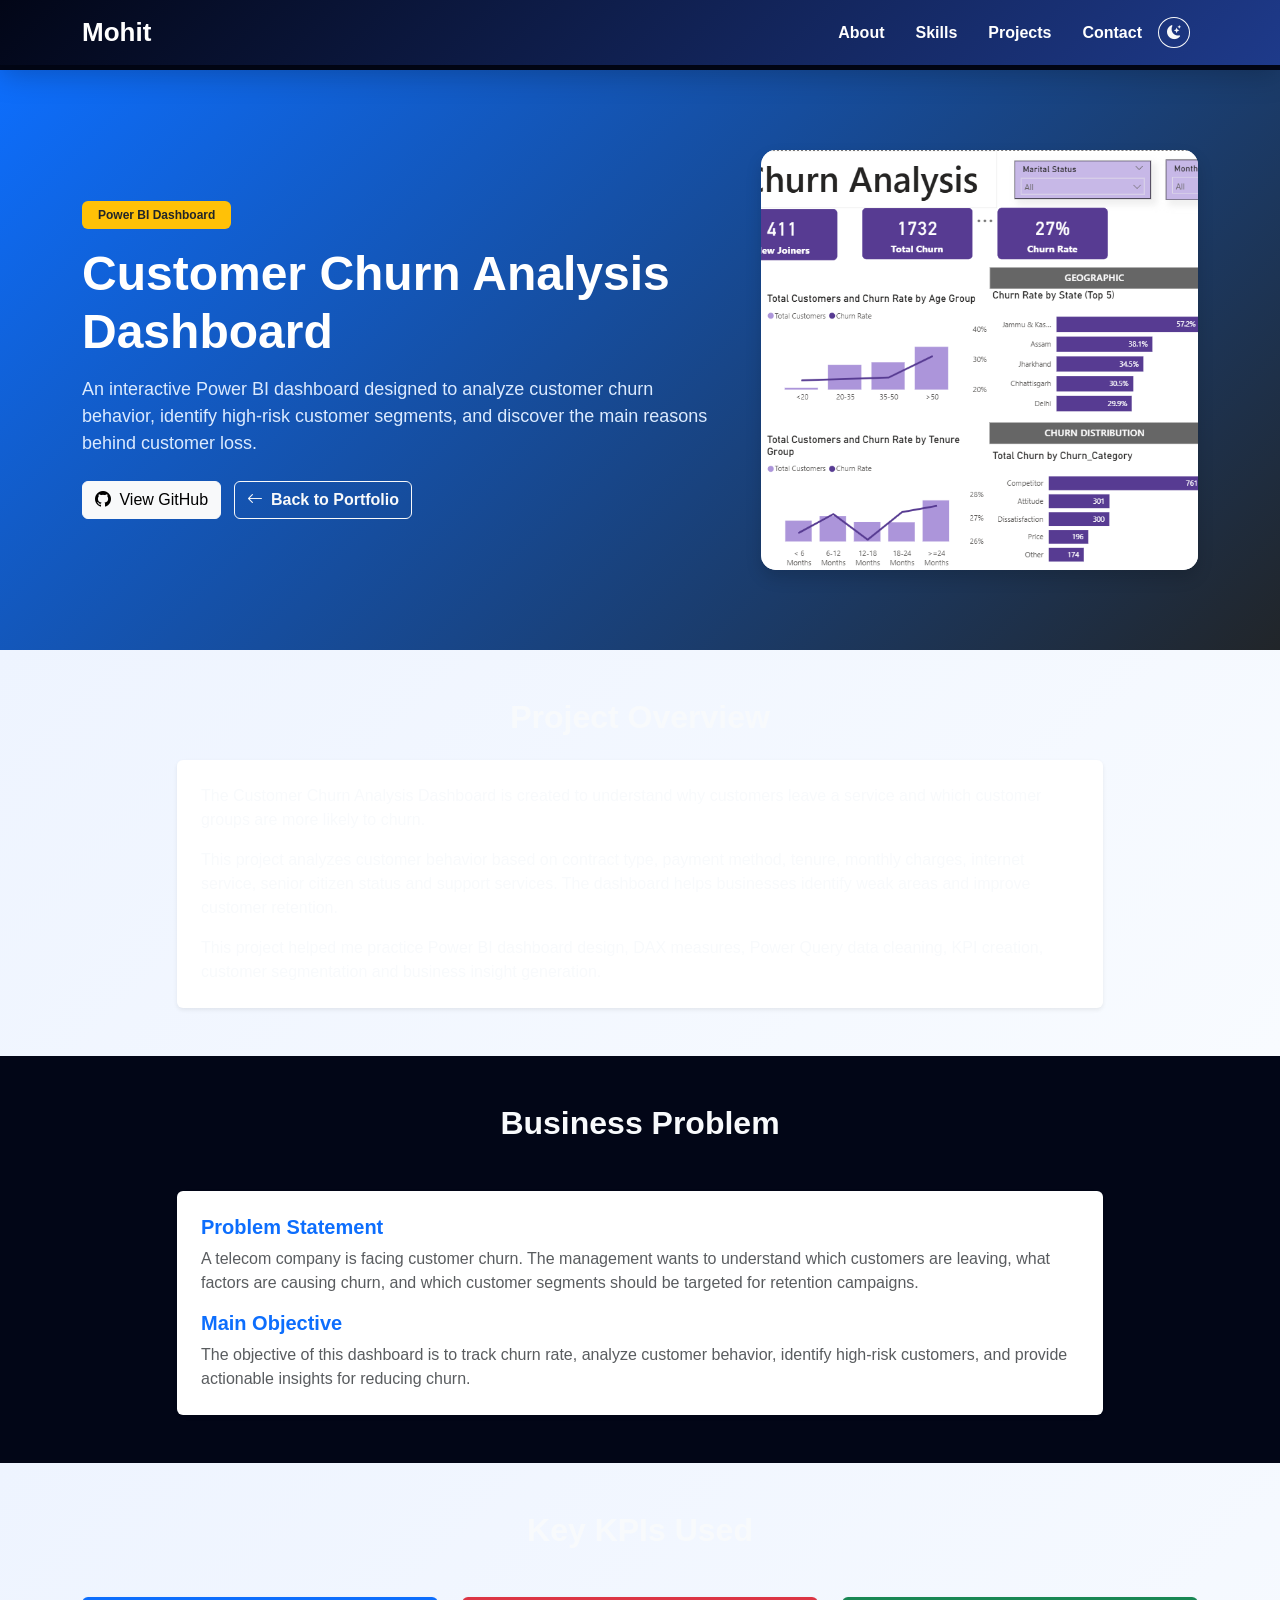
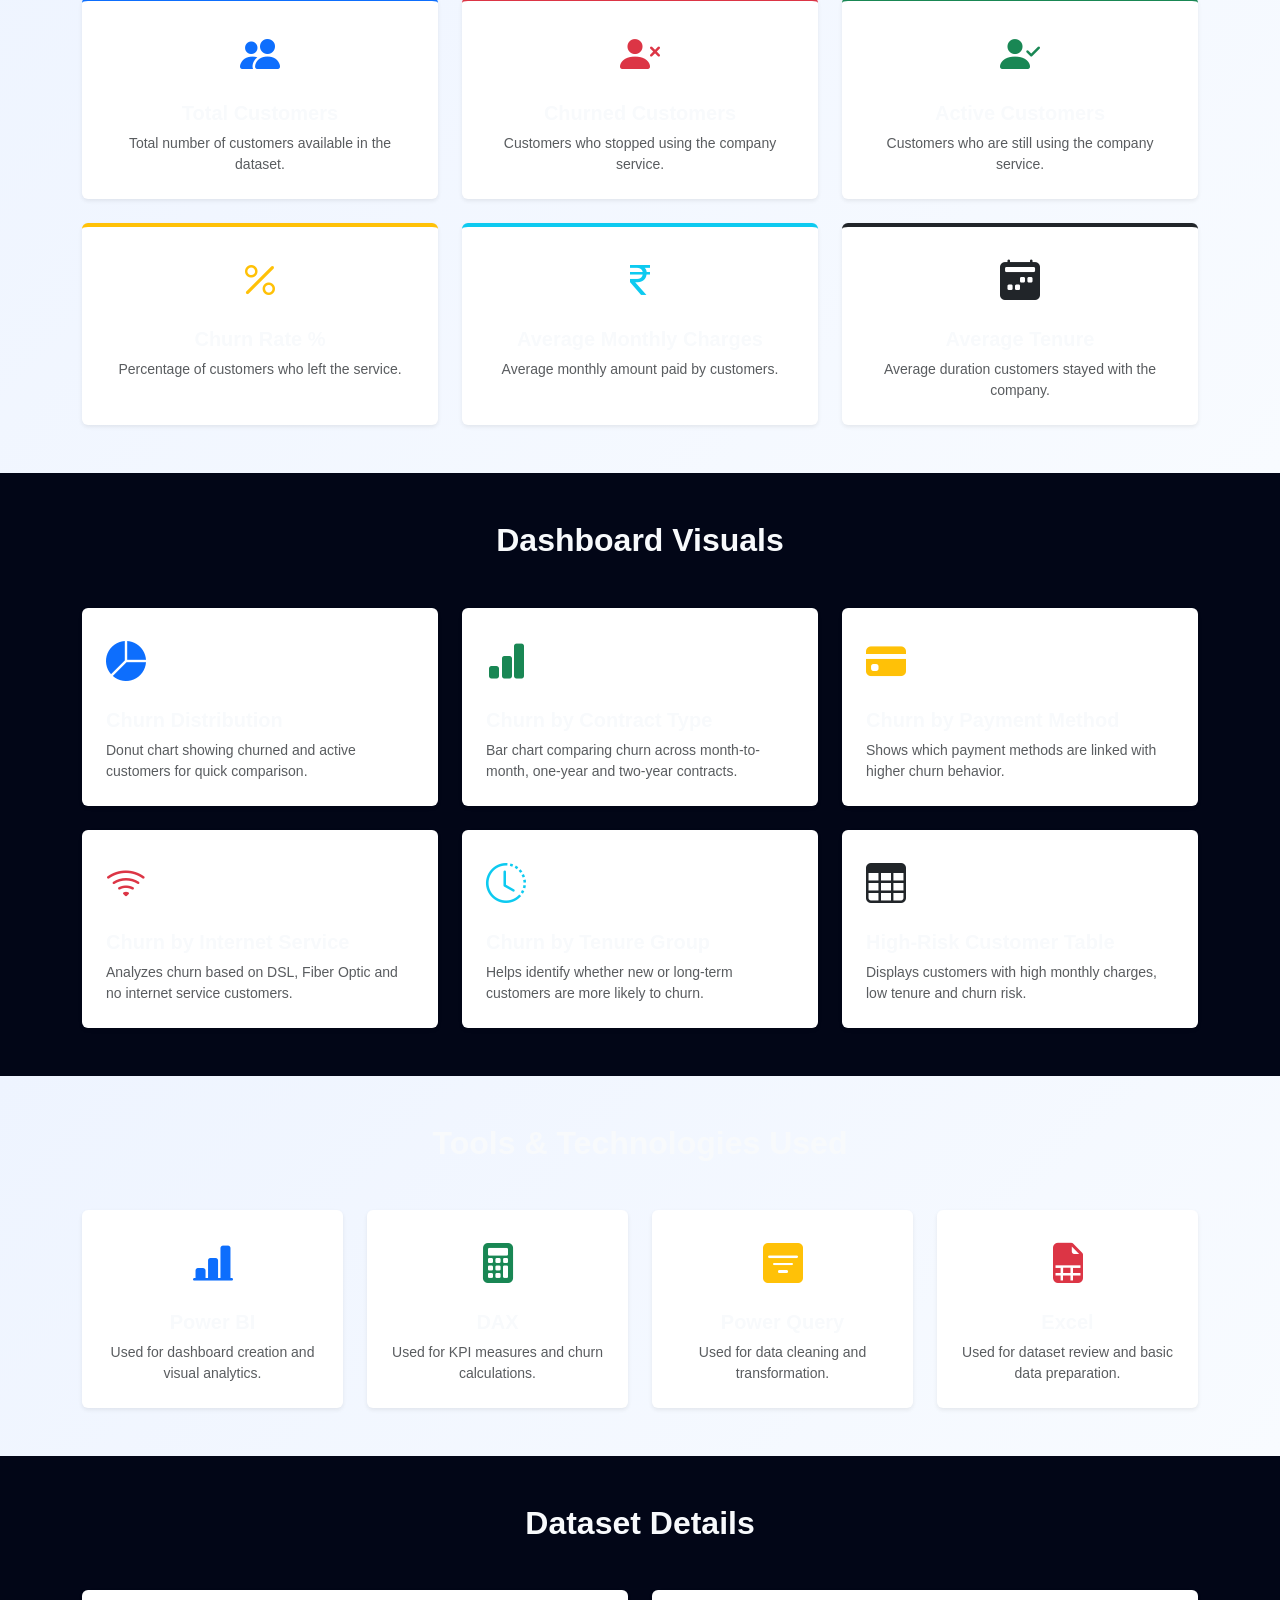
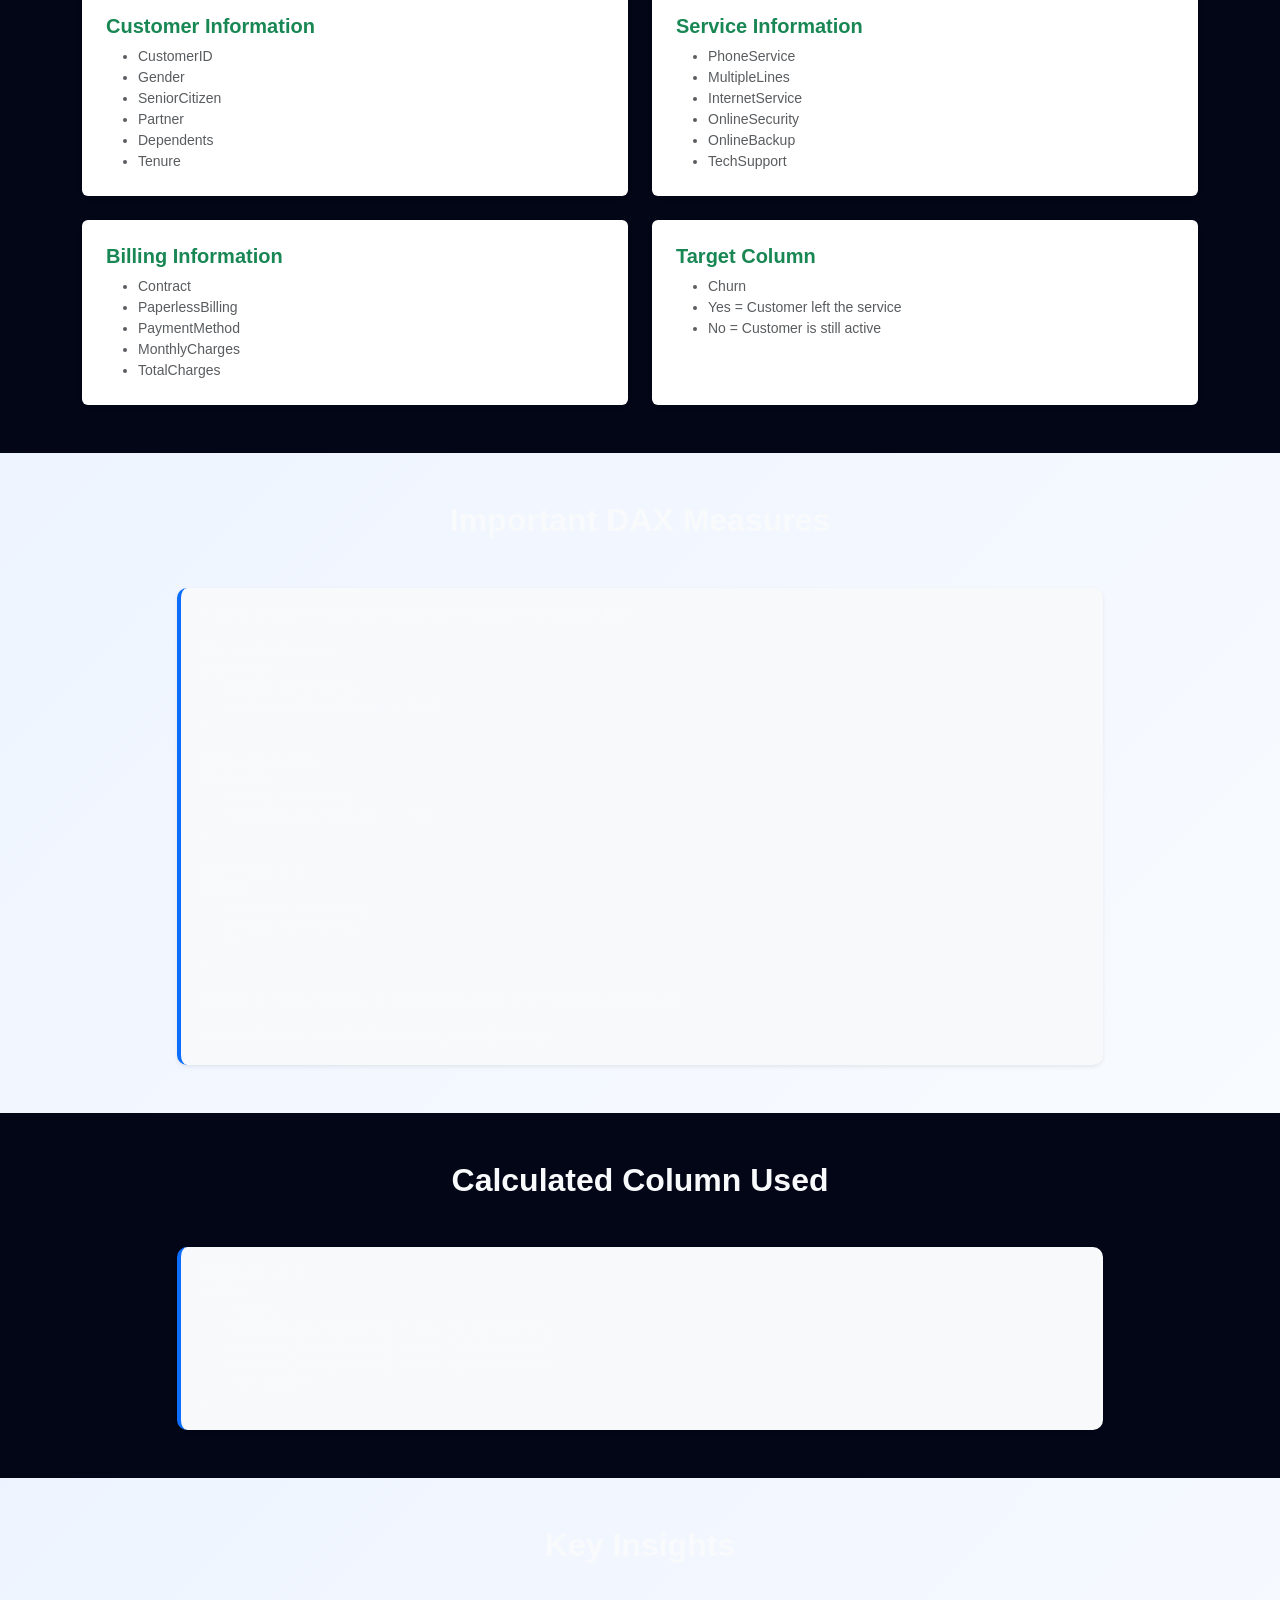
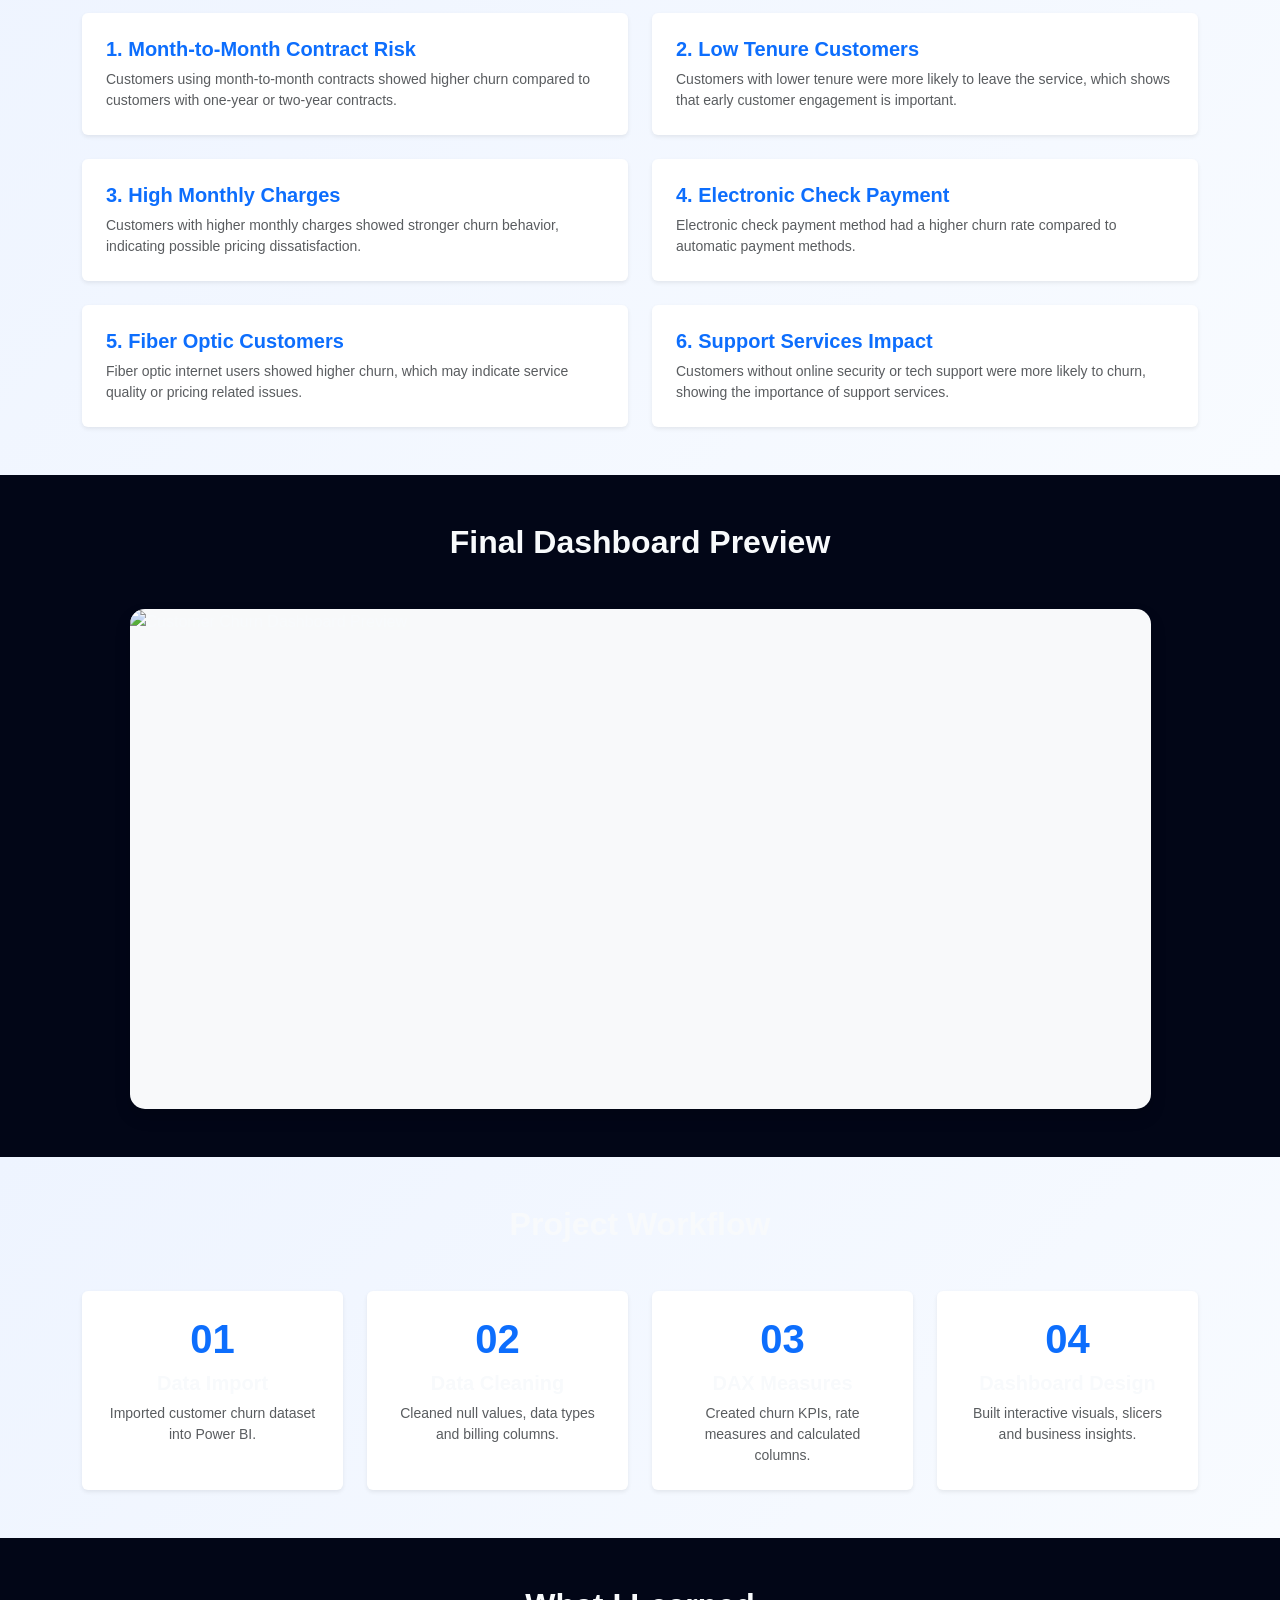
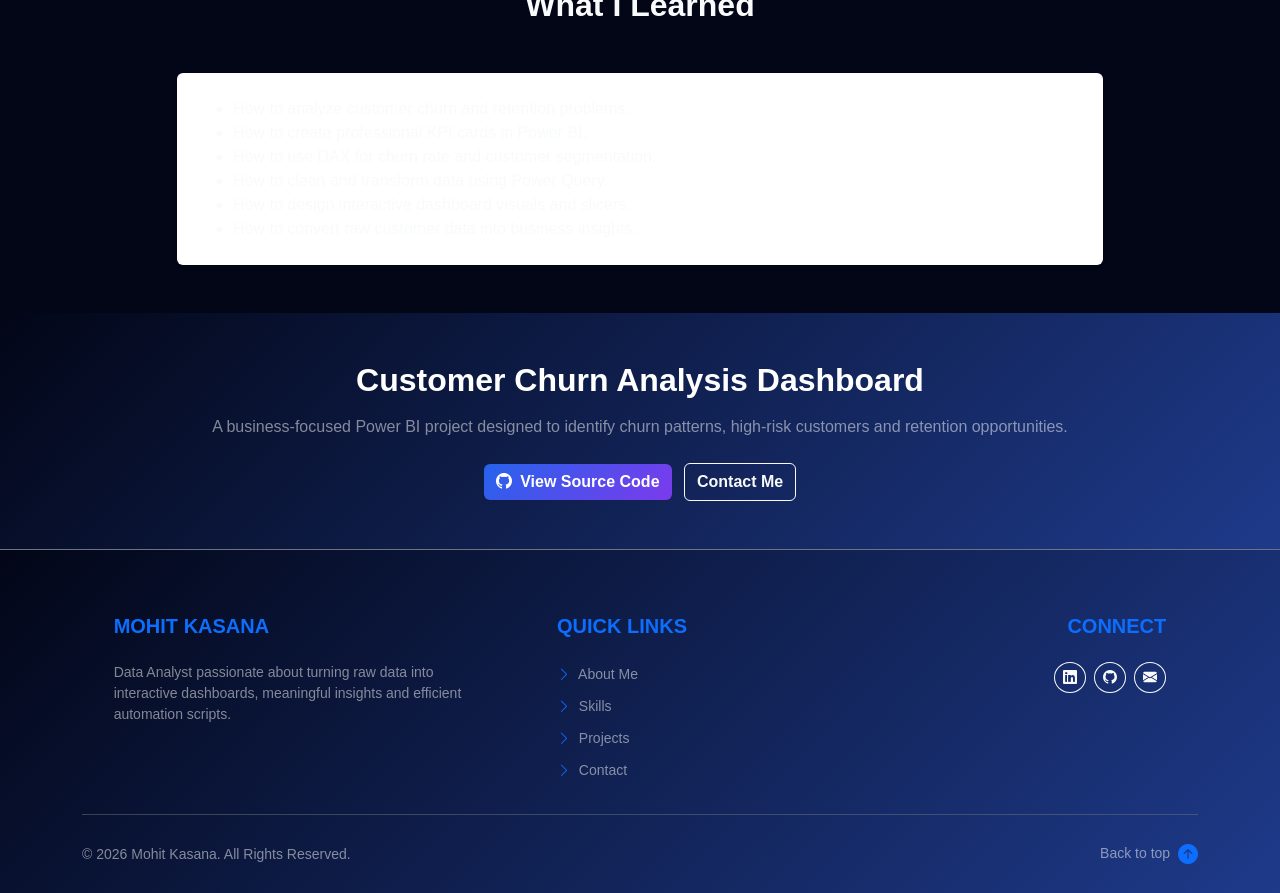
==== commit e854c09e: "Update customer_churn_analysis.html" ====
--- a/customer_churn_analysis.html
+++ b/customer_churn_analysis.html
@@ -173,7 +173,7 @@
 
             <div class="col-md-5">
                 <div class="project-img-box shadow">
-                    <img src="images/customer_churn_dashboard.png" alt="Customer Churn Dashboard Screenshot">
+                    <img src="images/customer_churn_analysis.png" alt="Customer Churn Dashboard Screenshot">
                 </div>
             </div>
         </div>
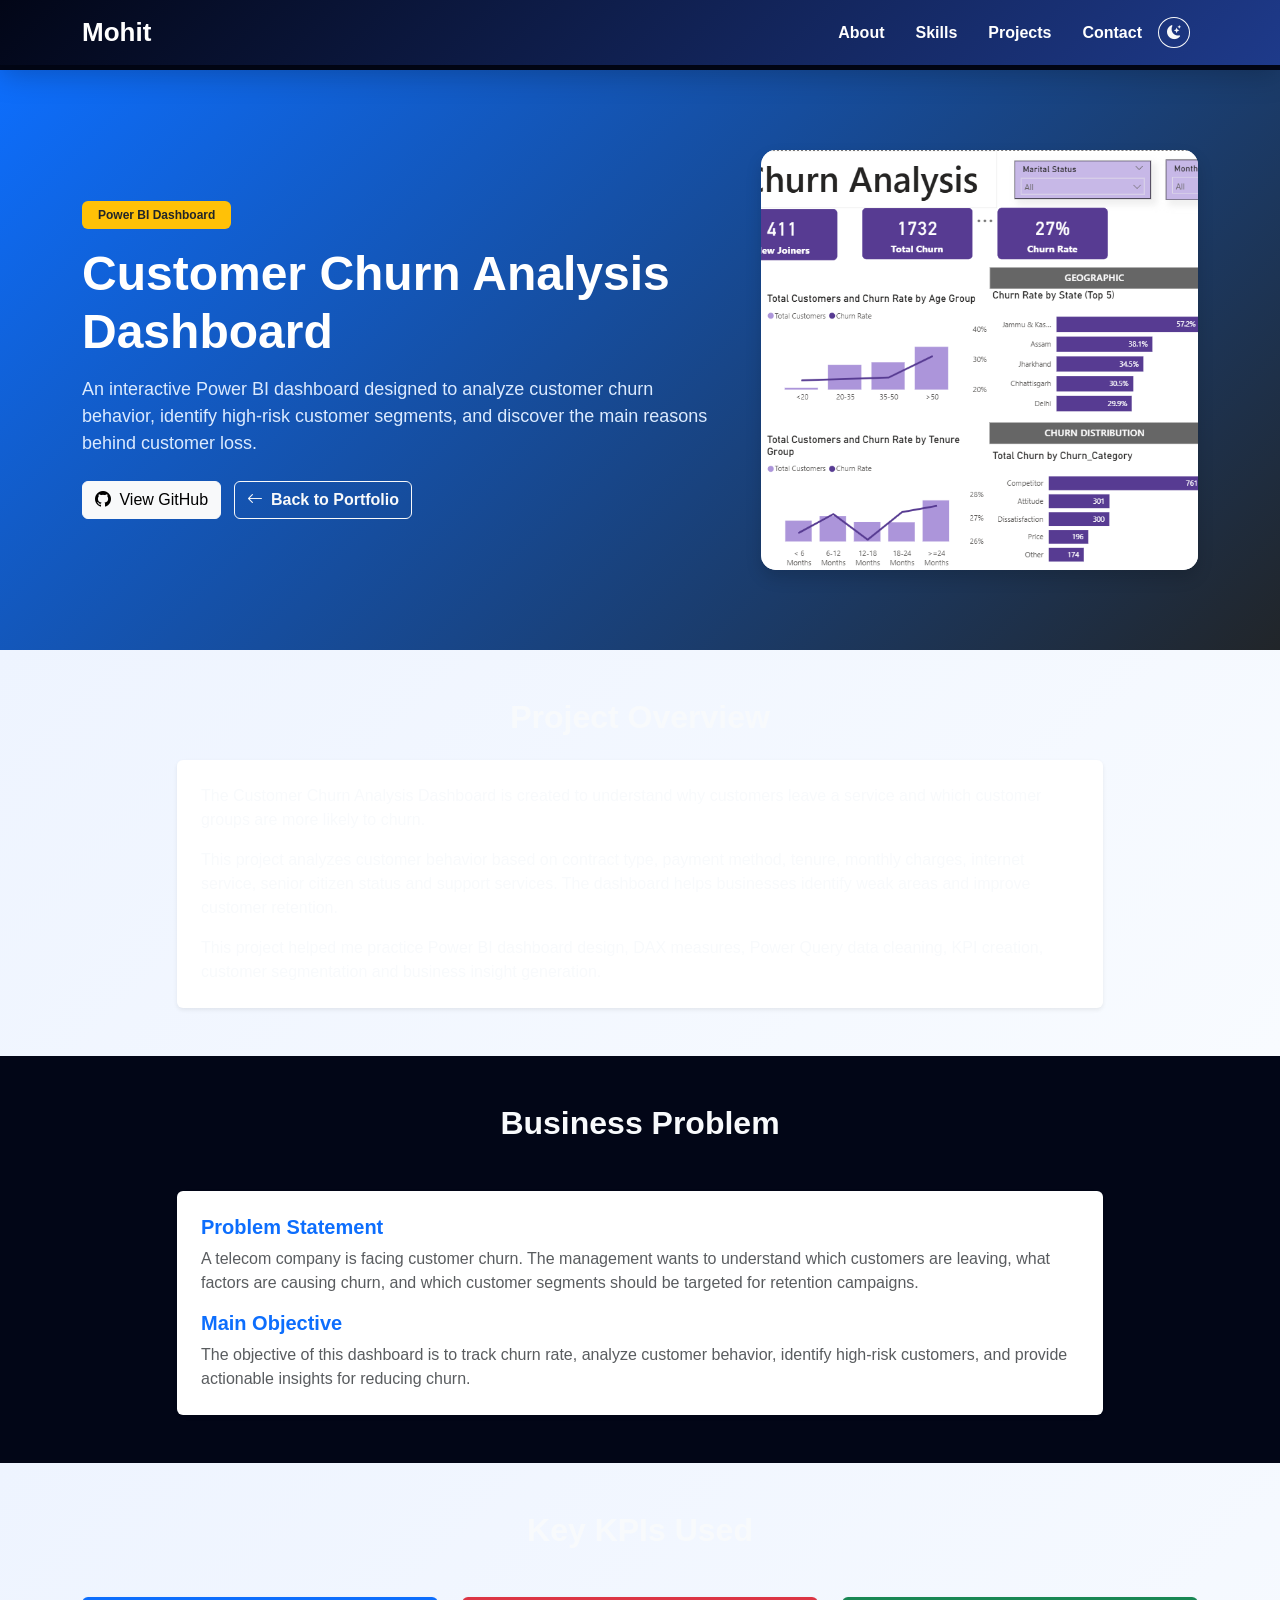
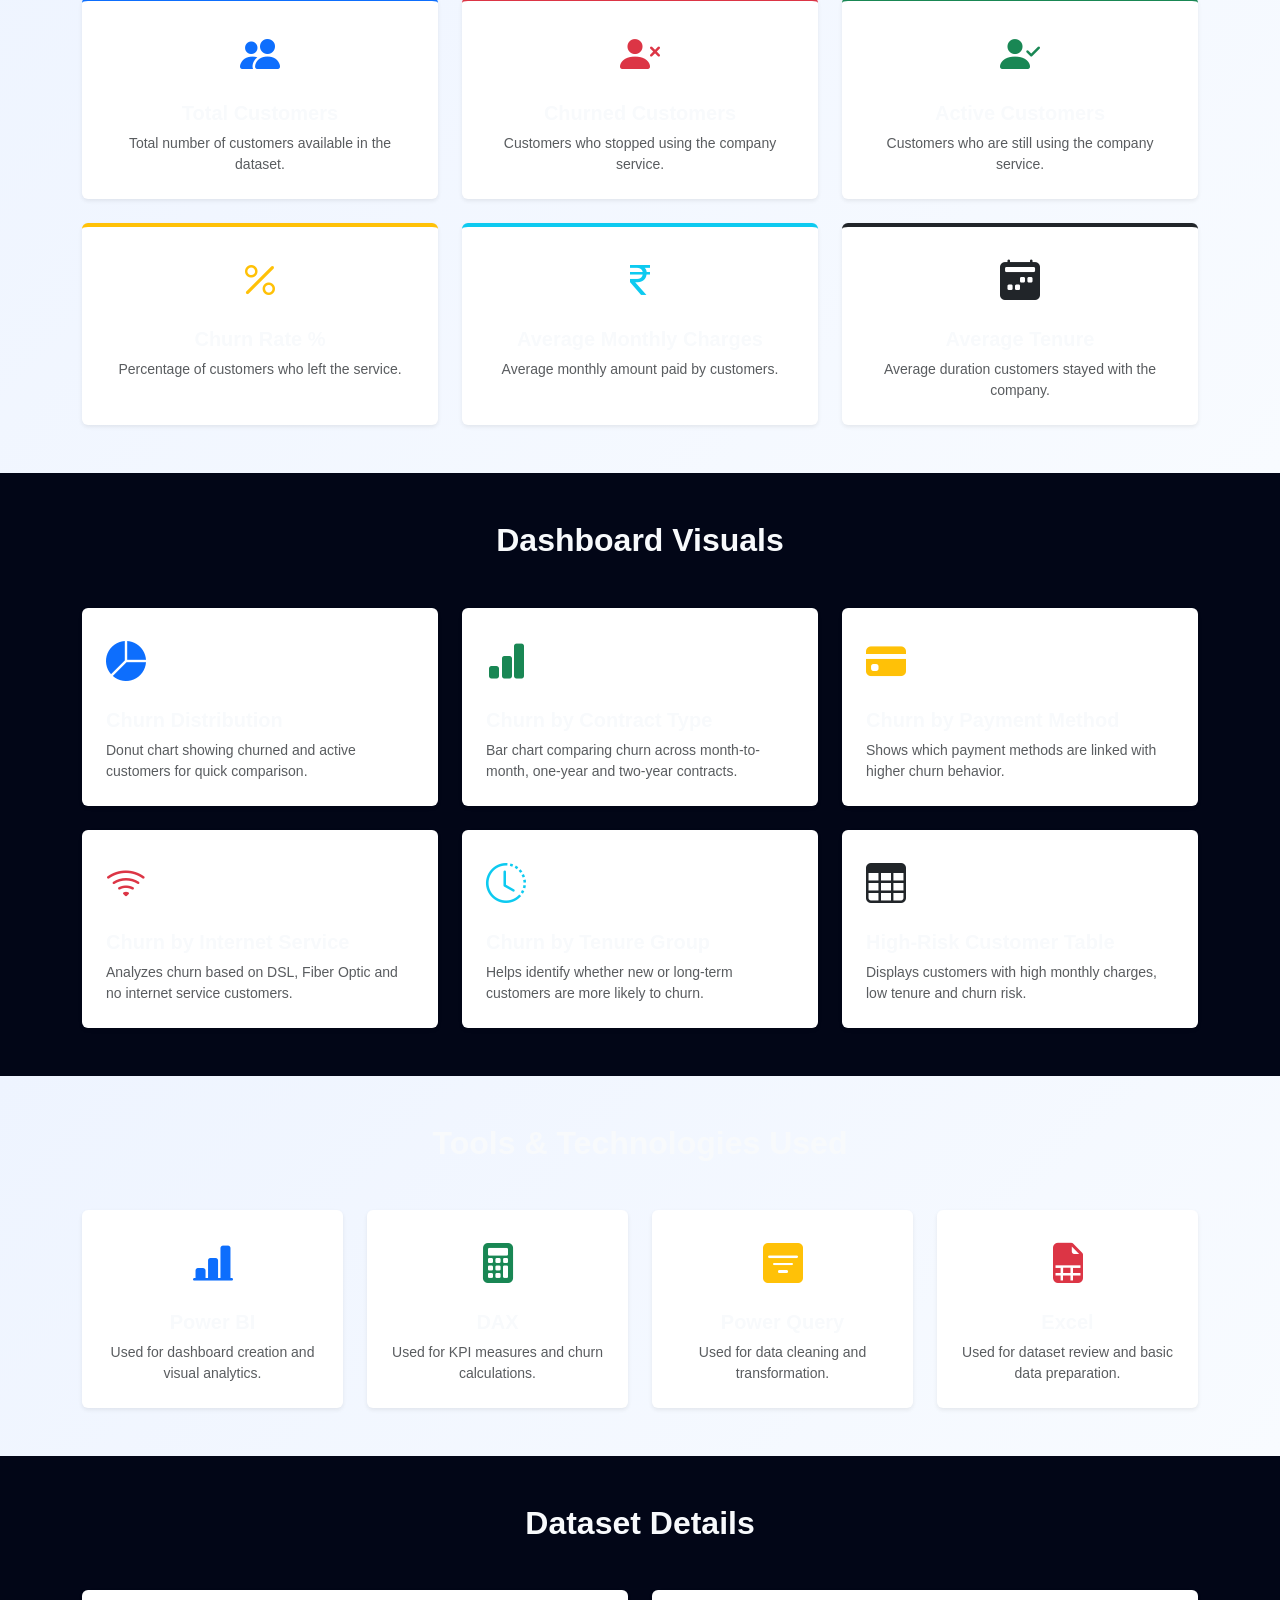
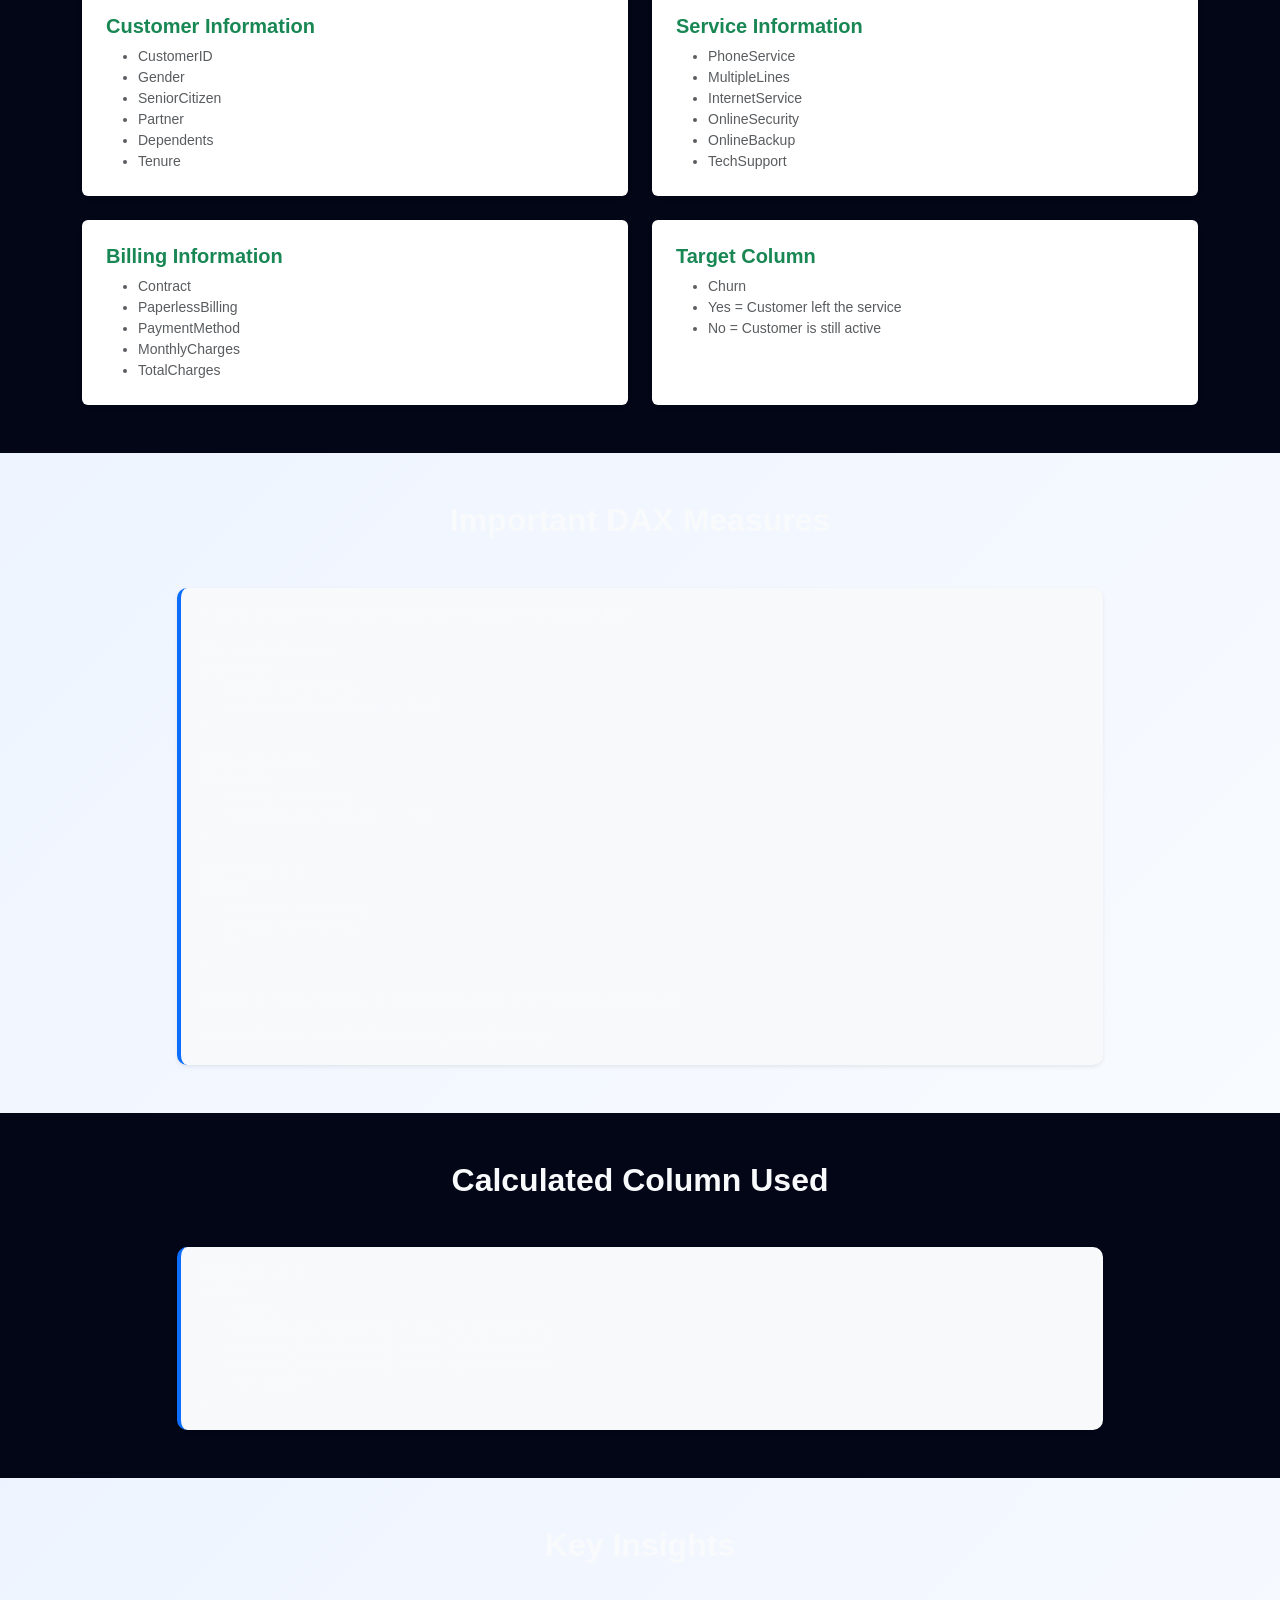
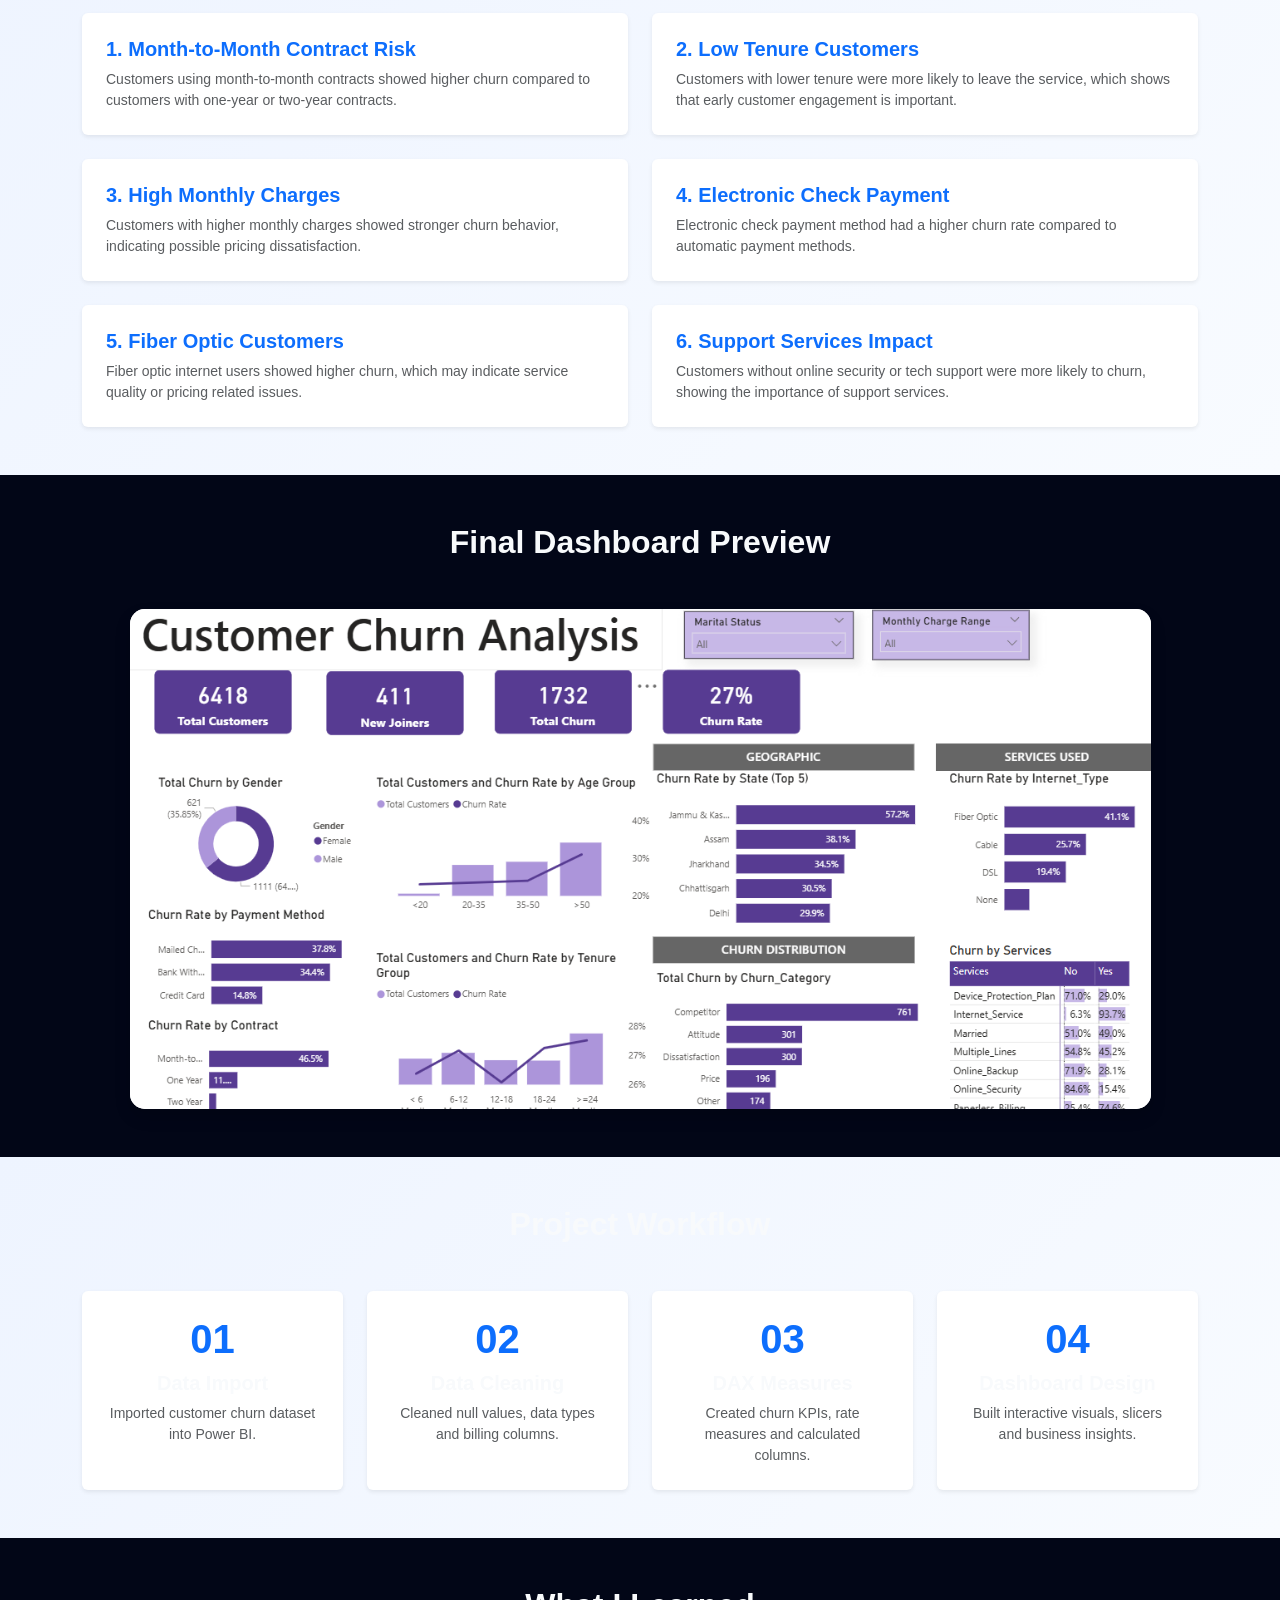
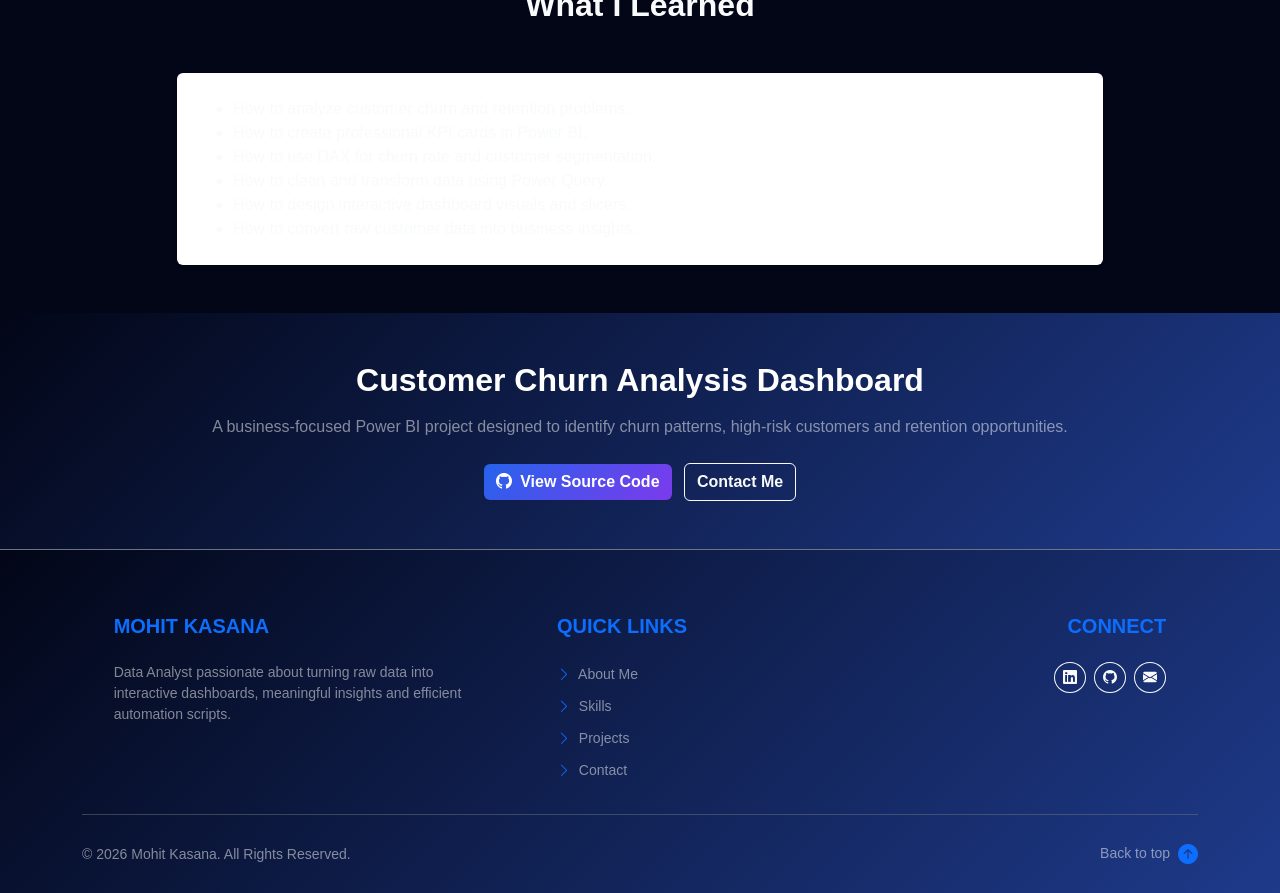
==== commit 2dec698f: "Update customer_churn_analysis.html" ====
--- a/customer_churn_analysis.html
+++ b/customer_churn_analysis.html
@@ -610,7 +610,7 @@
         <div class="row justify-content-center">
             <div class="col-md-11">
                 <div class="dashboard-preview shadow">
-                    <img src="images/customer_churn_dashboard.png" alt="Customer Churn Dashboard Preview">
+                    <img src="images/customer_churn_analysis.png" alt="Customer Churn Dashboard Preview">
                 </div>
             </div>
         </div>
